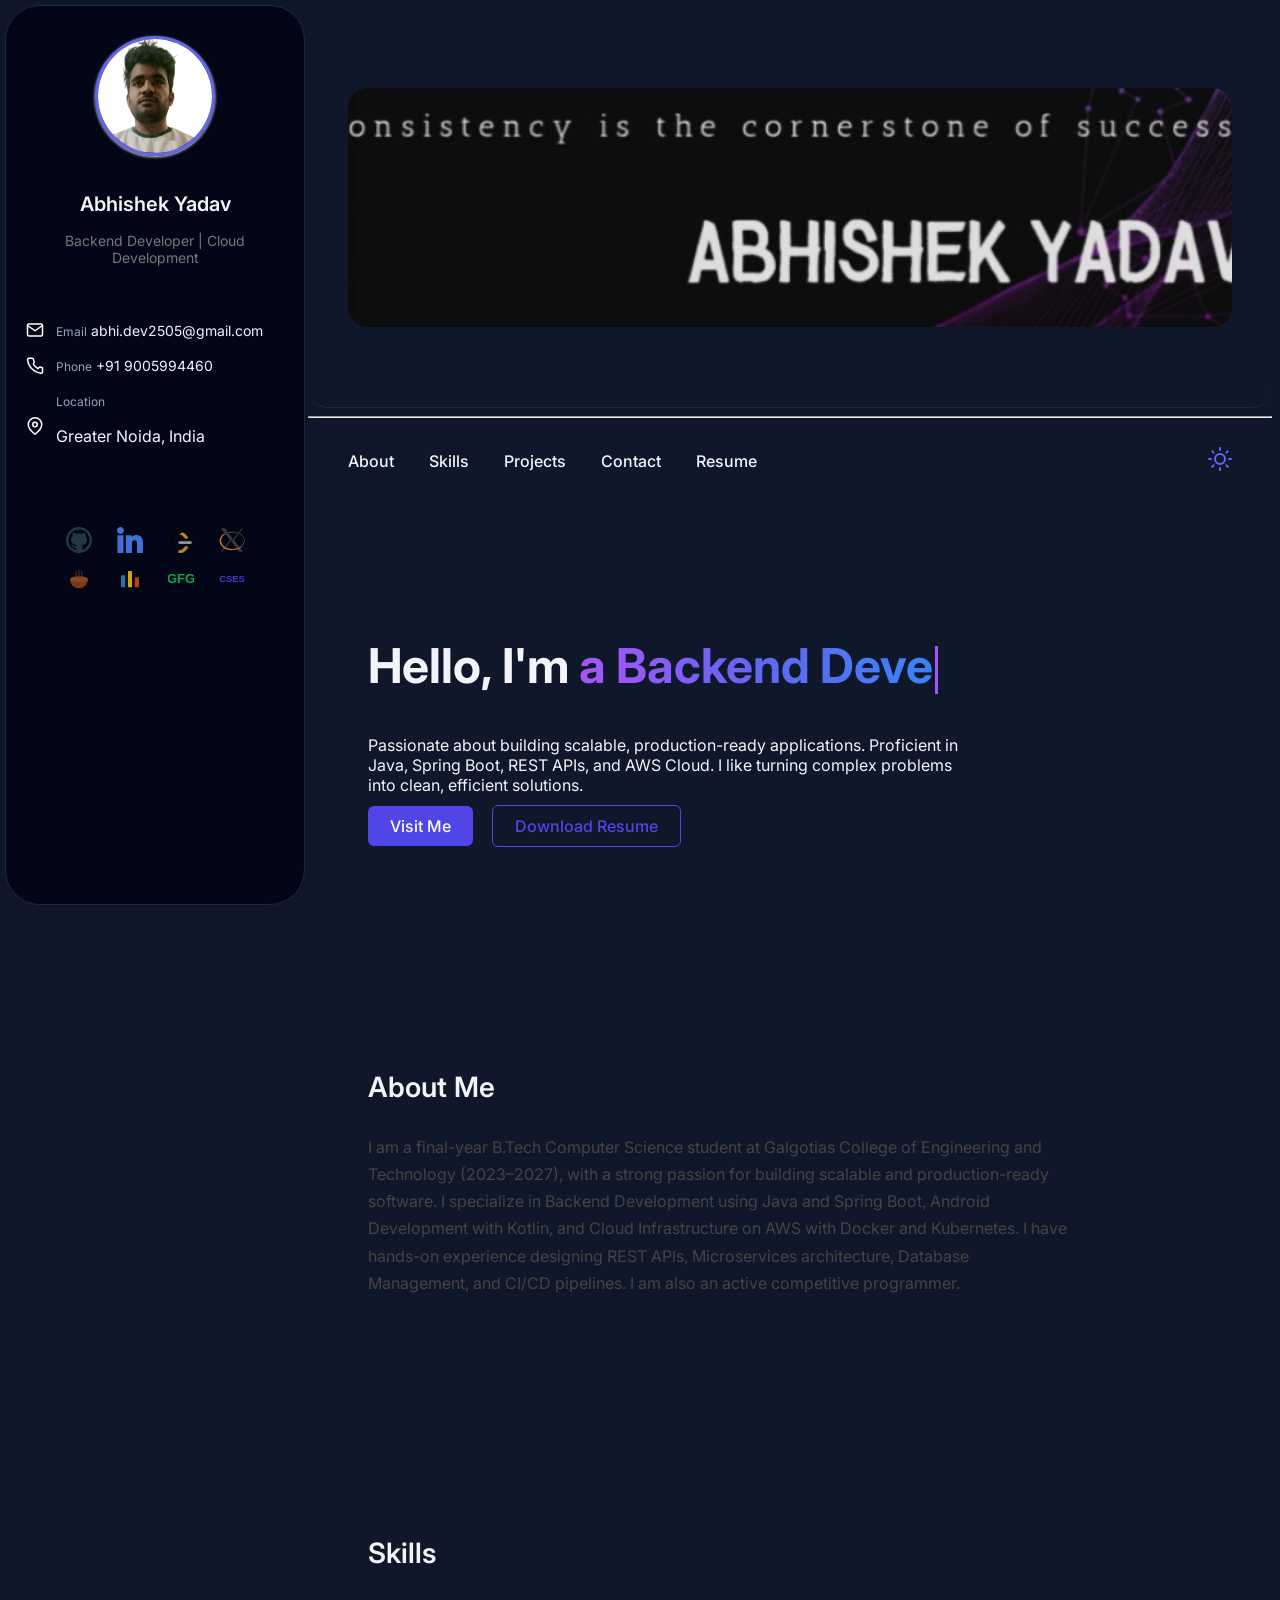
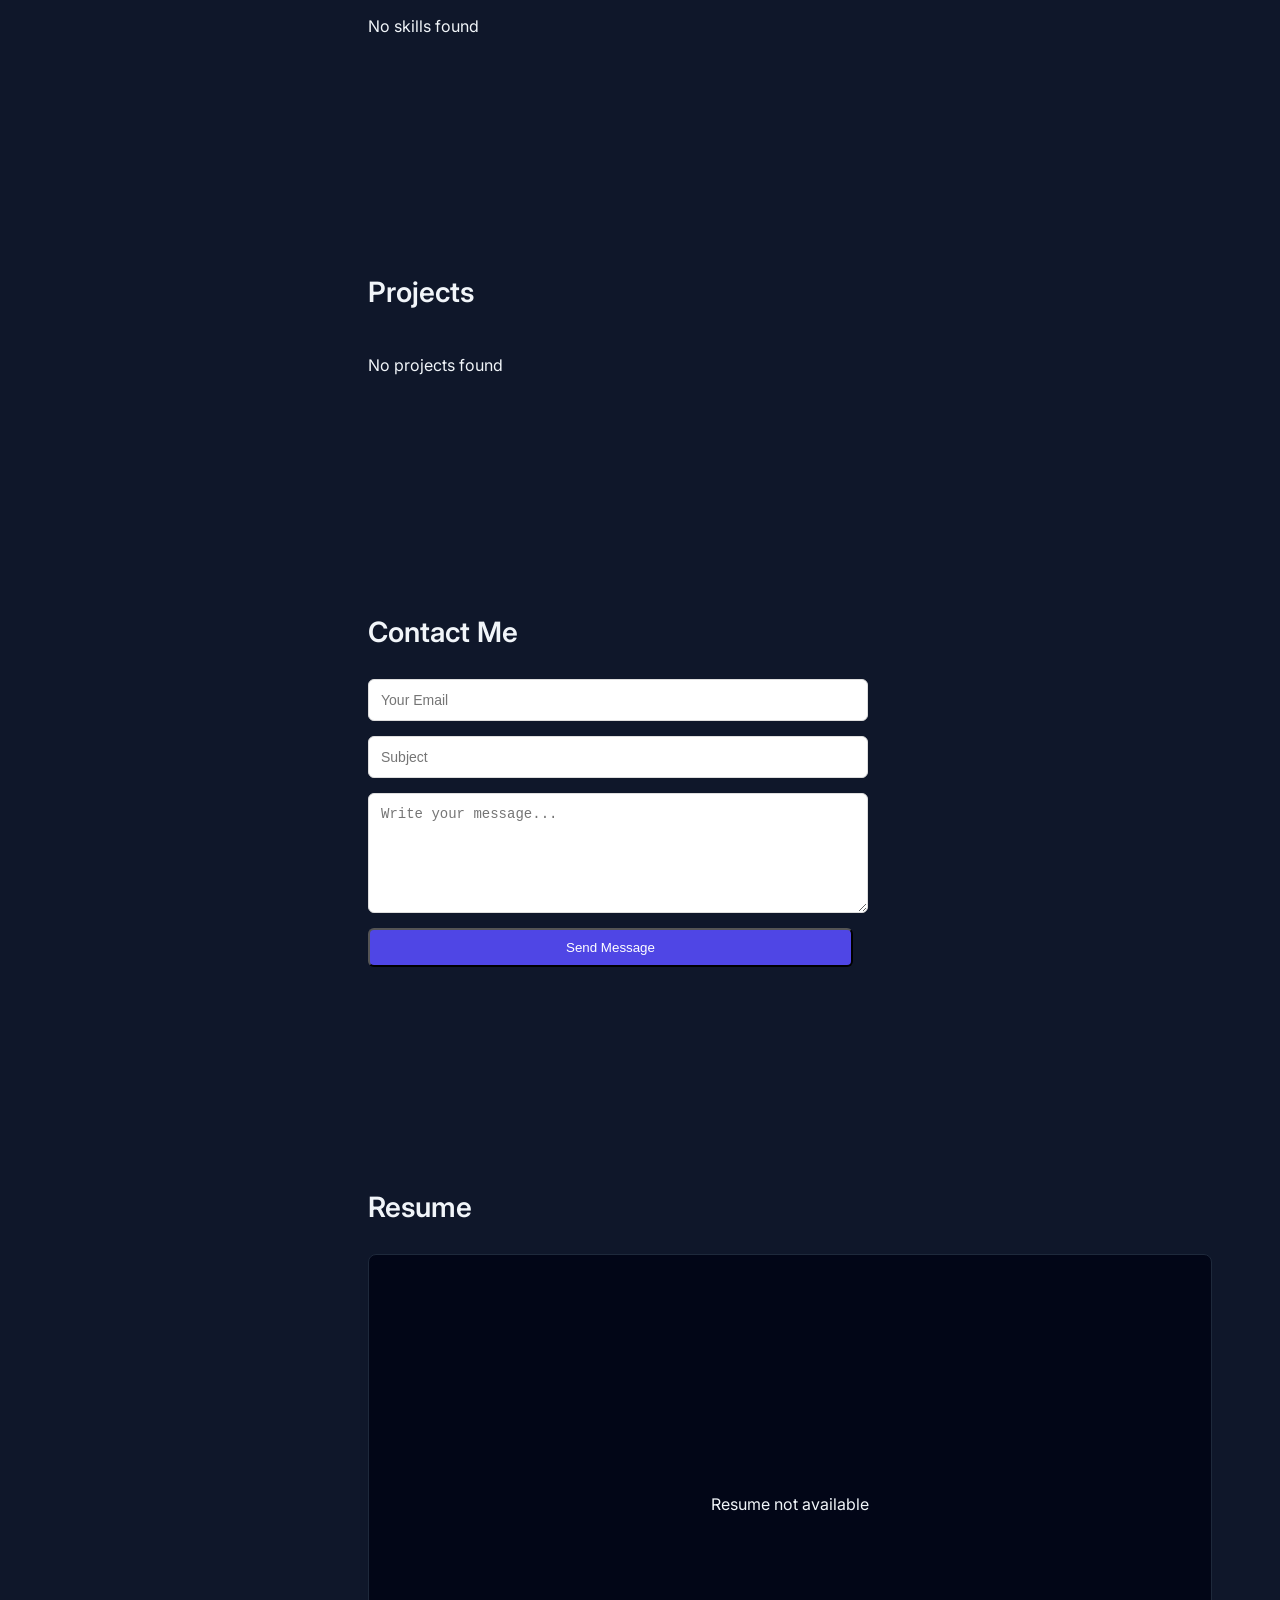
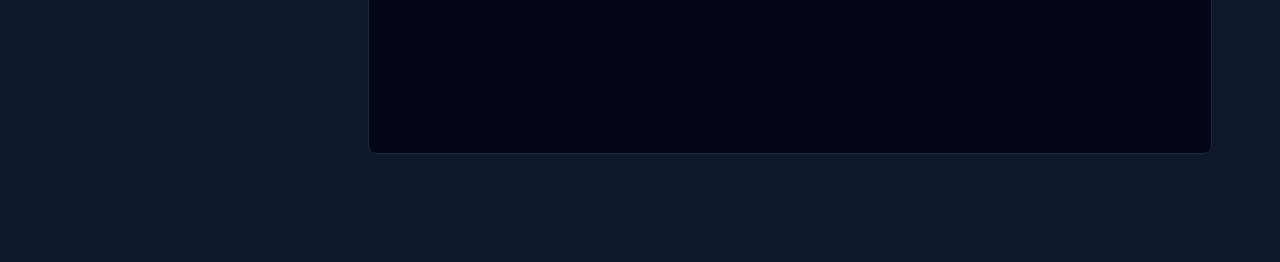
==== portfolio-web/index.html @ 8f695136 "Update index.html" ====
<!DOCTYPE html>
<html lang="en">

<head>
    <meta charset="UTF-8">
    <meta name="viewport" content="width=device-width, initial-scale=1.0">
    <meta name="description" content="Abhishek Yadav - Backend Developer specializing in Java, Spring Boot, REST APIs and Android Development. Open to internship opportunities.">
    <title>Abhishek Yadav | Backend Developer & Cloud Development</title>
    <!-- Google Fonts -->
    <link
        href="https://fonts.googleapis.com/css2?family=Poppins:wght@400;500;600;700&family=Inter:wght@300;400;500&display=swap"
        rel="stylesheet">
    <!-- CSS -->
    <link rel="stylesheet" href="assets/css/colors.css">
    <link rel="stylesheet" href="assets/css/base.css">
    <link rel="stylesheet" href="assets/css/layout.css">
    <link rel="stylesheet" href="assets/css/components.css">
    <link rel="stylesheet" href="assets/css/sections.css">
    <link rel="stylesheet" href="assets/css/responsive.css">

    <style>
        .typed-text {
            background: linear-gradient(90deg, #a855f7, #6366f1, #3b82f6);
            -webkit-background-clip: text;
            -webkit-text-fill-color: transparent;
            background-clip: text;
        }

        .cursor {
            display: inline-block;
            width: 3px;
            height: 1em;
            background: #a855f7;
            margin-left: 2px;
            vertical-align: middle;
            animation: blink 0.7s infinite;
        }

        @keyframes blink {
            0%, 100% { opacity: 1; }
            50% { opacity: 0; }
        }
    </style>
</head>

<body>
    <div class="app-container">

        <!-- ================= SIDEBAR ================= -->
        <aside class="sidebar">
            <div class="profile-box">
                <img src="assets/images/profile/profile.png" class="profile-image" alt="Abhishek Yadav Profile">
                <h2 class="profile-name">Abhishek Yadav</h2>
                <p class="profile-title">Backend Developer | Cloud Development</p>
            </div>

            <div class="sidebar-contact">
                <div class="contact-item">
                    <img src="assets/contact/email.svg" class="contact-icon">
                    <div>
                        <span class="contact-label">Email</span>
                        <a href="mailto:abhi.dev2505@gmail.com">
                            abhi.dev2505@gmail.com
                        </a>
                    </div>
                </div>

                <div class="contact-item">
                    <img src="assets/contact/phone.svg" class="contact-icon">
                    <div>
                        <span class="contact-label">Phone</span>
                        <a href="tel:+919005994460">
                            +91 9005994460
                        </a>
                    </div>
                </div>

                <div class="contact-item">
                    <img src="assets/contact/location.svg" class="contact-icon">
                    <div>
                        <span class="contact-label">Location</span>
                        <p>Greater Noida, India</p>
                    </div>
                </div>
            </div>

            <div class="sidebar-social">
                <a href="https://github.com/Abhi4821" target="_blank">
                    <img src="assets/images/icons/github.svg" alt="github">
                </a>
                <a href="https://www.linkedin.com/in/abhishek-yadav-53645b286/" target="_blank">
                    <img src="assets/images/icons/linkedin.svg" alt="linkedin">
                </a>
                <a href="https://leetcode.com/u/Abhishek_454647/" target="_blank">
                    <img src="assets/images/icons/leetcode.webp" alt="leetcode">
                </a>
                <a href="https://x.com/abhis7548_yadav" target="_blank">
                    <img src="assets/images/icons/x.svg" alt="twitter">
                </a>
            </div>

            <div class="sidebar-social">
                <a href="https://www.codechef.com/users/abhi_4821" target="_blank">
                    <img src="assets/images/icons/codechef.svg" alt="codechef">
                </a>
                <a href="https://codeforces.com/profile/abhishak_5443221" target="_blank">
                    <img src="assets/images/icons/codeforces.svg" alt="codeforce">
                </a>
                <a href="https://www.geeksforgeeks.org/profile/user_dxt3ugzce67?tab=activity" target="_blank">
                    <img src="assets/images/icons/gfg.svg" alt="gfg">
                </a>
                <a href="https://cses.fi/user/408075" target="_blank">
                    <img src="assets/images/icons/cses.svg" alt="cses">
                </a>
            </div>
        </aside>
        <div class="overlay"></div>

        <!-- ================= MAIN CONTENT ================= -->
        <main class="main-content">
            <!-- BANNER -->
            <section class="banner-section">
                <img src="assets/images/banner/banner.jpg" class="banner-image" alt="portfolio banner">
            </section>
            <hr>
            <!-- NAVBAR -->
            <header class="top-navbar">
                <div class="menu-toggle" id="menu-toggle">☰</div>
                <nav class="nav-menu">
                    <a href="#about" class="nav-link active">About</a>
                    <a href="#skills" class="nav-link">Skills</a>
                    <a href="#projects" class="nav-link">Projects</a>
                    <a href="#contact" class="nav-link">Contact</a>
                    <a href="#resume" class="nav-link">Resume</a>
                </nav>
                <div class="theme-toggle">
                    <img src="assets/images/icons/moon.svg" id="theme-icon" alt="theme toggle">
                </div>
            </header>

            <!-- HERO -->
            <section id="hero" class="hero-section">
                <div class="hero-content">
                    <h1 class="hero-title">
                        Hello, I'm <span class="typed-text" id="typed-text"></span><span class="cursor"></span>
                    </h1>
                    <p class="hero-description">
                        Passionate about building scalable, production-ready applications.
                        Proficient in Java, Spring Boot, REST APIs, and AWS Cloud.
                        I like turning complex problems into clean, efficient solutions.
                    </p>
                    <div class="hero-buttons">
                        <a href="#contact" class="btn primary-btn">Visit Me</a>
                        <a href="#resume" class="btn outline-btn">Download Resume</a>
                    </div>
                </div>
            </section>

            <!-- ABOUT -->
            <section id="about" class="about-section">
                <h2 class="section-title">About Me</h2>
                <p class="about-text">
                    I am a final-year B.Tech Computer Science student at Galgotias College
                    of Engineering and Technology (2023–2027), with a strong passion for
                    building scalable and production-ready software. I specialize in Backend
                    Development using Java and Spring Boot, Android Development with Kotlin,
                    and Cloud Infrastructure on AWS with Docker and Kubernetes. I have
                    hands-on experience designing REST APIs, Microservices architecture,
                    Database Management, and CI/CD pipelines. I am also an active competitive
                    programmer.
                </p>
            </section>

            <!-- SKILLS -->
            <section id="skills" class="skills-section">
                <h2 class="section-title">Skills</h2>
                <div id="skills-grid" class="skills-grid"></div>
            </section>

            <!-- PROJECTS -->
            <section id="projects" class="projects-section">
                <h2 class="section-title">Projects</h2>
                <div id="projects-grid" class="projects-grid"></div>
            </section>

            <!-- CONTACT -->
            <section id="contact" class="contact-section">
                <h2 class="section-title">Contact Me</h2>
                <div id="contact-alert" class="contact-alert"></div>
                <form id="contact-form" class="contact-form">
                    <input type="email" placeholder="Your Email" required>
                    <input type="text" placeholder="Subject">
                    <textarea placeholder="Write your message..." required></textarea>
                    <button type="submit" class="btn primary-btn">Send Message</button>
                </form>
            </section>

            <!-- RESUME -->
            <section id="resume" class="resume-section">
                <h2 class="section-title">Resume</h2>
                <div class="resume-viewer" id="resume-viewer">
                    <p>Loading resume...</p>
                </div>
            </section>

        </main>
    </div>

    <!-- JS — order maintained, do not change -->
    <script src="assets/js/api.js"></script>
    <script src="assets/js/navigation.js"></script>
    <script src="assets/js/theme.js"></script>
    <script src="assets/js/skills.js"></script>
    <script src="assets/js/projects.js"></script>
    <script src="assets/js/contact.js"></script>
    <script src="assets/js/main.js"></script>

    <!-- Typing Effect -->
    <script>
        const texts = [
            "a Backend Developer",
            "a Cloud Developer",
            "a Problem Solver",
            "a Spring Boot Expert"
        ];

        let textIndex = 0;
        let charIndex = 0;
        let isDeleting = false;

        const typingTarget = document.getElementById("typed-text");

        function type() {
            const currentText = texts[textIndex];

            if (isDeleting) {
                typingTarget.textContent = currentText.substring(0, charIndex - 1);
                charIndex--;
            } else {
                typingTarget.textContent = currentText.substring(0, charIndex + 1);
                charIndex++;
            }

            if (!isDeleting && charIndex === currentText.length) {
                setTimeout(() => { isDeleting = true; }, 1500);
            } else if (isDeleting && charIndex === 0) {
                isDeleting = false;
                textIndex = (textIndex + 1) % texts.length;
            }

            const speed = isDeleting ? 60 : 100;
            setTimeout(type, speed);
        }

        document.addEventListener("DOMContentLoaded", function () {
            setTimeout(type, 500);
        });
    </script>

</body>

</html>
---- portfolio-web/assets/css/colors.css ----
/* COLOR SYSTEM */

/* LIGHT THEME */
:root {
    --bg-color: #ffffff;
    --sidebar-bg: #ccd1dcd7;
    --text-primary: #111827;
    --text-secondary: #6b7280;
    --border-color: #e5e7eb;
    --primary-color: #6366f1;
    --primary-hover: #4f46e5;
    --card-bg: #ccd1dcd7;
}

/* DARK THEME */
.dark-mode {
    --bg-color: #0f172a;
    --sidebar-bg: #020617;
    --text-primary: #f1f5f9;
    --text-secondary: #94a3b8;
    --border-color: #1e293b;
    --primary-color: #6366f1;
    --primary-hover: #4f46e5;
    --card-bg: #020617;
}

.dark-mode .skill-card:hover,
.dark-mode .project-card:hover,
.dark-mode .resume-viewer:hover,
.dark-mode .sidebar:hover,
.dark-mode .top-navbar:hover{
    box-shadow:0 10px 30px rgba(0,0,0,0.6);
}
---- portfolio-web/assets/css/base.css ----
/* SCROLL ANIMATION */
section {
    opacity: 0;
    transform: translateY(40px);
    transition: all 0.6s ease;
}
section.show {
    opacity: 1;
    transform: translateY(0);
}
html {
    scroll-behavior: smooth;
    scroll-padding-top: 90px;
}
*{
box-sizing:border-box;
}
body{
background:var(--bg-color);
color:var(--text-primary);
font-family:'Inter',sans-serif;
}
---- portfolio-web/assets/css/layout.css ----
/* ===============================
GLOBAL LAYOUT
================================ */
.app-container {
    display: flex;
    min-height: 100vh;
}

/* ===============================
SIDEBAR
================================ */

.sidebar {
    margin: 5px;
    width: 300px;
    height: calc(100vh - 10px);
    position: fixed;
    left: 0;
    top: 0;
    display: flex;
    flex-direction: column;
    align-items: center;
    padding: 30px 20px;
    border-radius: 35px;
    background: var(--sidebar-bg);
    border: 1px solid var(--border-color);
    box-shadow: 0 10px 30px rgba(0, 0, 0, 0.05);
    /* smooth animation */
    transition:
        transform .35s cubic-bezier(.25, .8, .25, 1),
        box-shadow .35s ease,
        background .35s ease;
    will-change: transform;
}


.sidebar:hover {
    transform:scale(1.02) translateY(-4px);
    box-shadow: 0 20px 45px rgba(0, 0, 0, 0.6);
}

.dark-mode .sidebar:hover {
    box-shadow: 0 20px 45px rgba(245, 242, 242, 0.6);
}


/* ===============================
MAIN CONTENT
================================ */


.main-content {
    margin-left: 315px;
    width: calc(100% - 300px);
}

/* ===============================
BANNER
================================ */

.banner-section {
    width: 100%;
    height: 400px;
    overflow: hidden;
    position: relative;
    border-radius: 20px;
    /* padding-top: 2px;  */

    z-index: 1;
    border-bottom:1px solid var(--border-color);
}

.banner-image {
    width: 100%;
    height: 100%;
    border-radius: 20px;
    object-fit: cover;
    transition: transform .8s cubic-bezier(.25, .8, .25, 1),
        box-shadow .6s ease;
    will-change: transform;
}

/* hover zoom effect */
.banner-section:hover .banner-image {
    transform: scale(1.05);
    box-shadow: 0 12px 30px rgba(0, 0, 0, 0.75);

}

.dark-mode .banner-section:hover .banner-image {
    transform: scale(1.05);
    box-shadow: 0 12px 30px rgba(233, 230, 230, 0.8);
}




/* NAVBAR */
.top-navbar {
    position: sticky;
    top: 0;
    height: 70px;
    display: flex;
    align-items: center;
    justify-content: space-between;
    padding: 0 40px;

    z-index: 1000;

    background: transparent;
    transition: all .35s ease;
}

/* navbar hover shadow */
.top-navbar:hover {
    box-shadow: 0 5px 20px rgba(0, 0, 0, 0.35);
}

.dark-mode .top-navbar:hover {
    box-shadow: 0 5px 20px hsla(0, 20%, 99%, 0.35);
}



/* NAV MENU */
.nav-menu {
    display: flex;
    align-items: center;
    gap: 35px;
    font-size: 16px;
}




/* HERO SECTION */
.hero-section{
padding:60px 40px 50px 40px;
display:flex;
align-items:center;
}




/* ABOUT SECTION */

.about-section{
padding:60px 40px;
}





/* SKILLS SECTION */
.skills-section{
padding:60px 40px;
}





/* PROJECT SECTION */
.projects-section{
padding:60px 40px;
}





/* CONTACT SECTION */
.contact-section{
padding:60px 40px;
}





/* RESUME SECTION */
.resume-section{
padding:60px 40px 40px 40px;
}
---- portfolio-web/assets/css/components.css ----
/* PROFILE */
.profile-box {
    text-align: center;
    margin-bottom: 40px;
}

.profile-image {
    width: 120px;
    height: 120px;
    border-radius: 50%;
    object-fit: cover;
    border: 3px solid var(--primary-color);
    box-shadow: 0 10px 25px rgba(0, 0, 0, 0.5);
    transition: .3s;
    margin-bottom: 15px;
}

.profile-image:hover {
    transform: scale(1.05);
}

.dark-mode .profile-image:hover {
    transform: scale(1.05);
    box-shadow: 0 1px 3px #f9f8f8ec;
}

.dark-mode .profile-image {
    box-shadow: 0 1px 3px #f9f8f8ec;
}

.profile-name {
    font-size: 20px;
    font-weight: 600;
}

.profile-title {
    font-size: 14px;
    color: #777;
}



/* SIDEBAR CONTACT */
.sidebar-contact {
    width: 100%;
    margin-bottom: 40px;
}

.contact-item {
    display: flex;
    align-items: center;
    gap: 12px;
    margin-bottom: 15px;
}


.contact-label {
    font-size: 12px;
    color: var(--text-secondary);
}

.contact-item a {
    font-size: 14px;
    text-decoration: none;
    color: var(--text-primary);
    transition: .3s;
}

.contact-item a:hover {
    color: var(--primary-color);
}

.contact-item a:hover {
    color: var(--primary-color);
}

.contact-icon {
    width: 18px;
    height: 18px;
    flex-shrink: 0;
    filter: brightness(0);
}
/* Dark mode */
.dark-mode .contact-icon {
    filter: brightness(0) invert(1);
}




/* SOCIAL ICONS */
.sidebar-social {
    display: flex;
    justify-content: center;
    align-items: center;
    gap: 25px;
    margin-top: 10px;
}

.sidebar-social img {

    width: 26px;
    height: 26px;

    object-fit: contain;

    transition: .3s;

    opacity: 0.85;

}

.sidebar-social img:hover {
    transform: translateY(-4px) scale(1.15);
    opacity: 1
}





/* NAV LINKS */
.nav-link {
    text-decoration: none;
    font-weight: 500;
    color: var(--text-primary);
    position: relative;
    transition: .3s;
}

.nav-link::after {
    content: "";
    position: absolute;
    left: 0;
    bottom: -6px;
    width: 0;
    height: 2px;
    background: var(--primary-color);
    transition: .3s;
}

.nav-link:hover::after {
    width: 100%;
}

.nav-link.active {
    color: var(--primary-color);
}

/* navbar when covering banner */

.nav-solid {
    background: var(--card-bg);
    backdrop-filter: blur(10px);
    box-shadow: 0 6px 20px rgba(0, 0, 0, 0.25);
}

.dark-mode .nav-solid {
    background: rgba(2, 6, 23, 0.7);
    box-shadow: 0 8px 25px rgba(0, 0, 0, 0.20);
}





/* Toggle */
.theme-toggle img {
    width: 24px;
    cursor: pointer;
    transition: .3s;
}

.theme-toggle img:hover {
    transform: rotate(360deg) scale(1.1);
}

/* HERO */
HERO
================================ */
.hero-title {
    font-size: 52px;
    font-weight: 700;
    margin-bottom: 10px;
}

.hero-description {
    font-size: 16px;
    max-width: 600px;
    margin-bottom: 10px;
}

/* BUTTONS */
.btn {
    padding: 10px 22px;
    border-radius: 6px;
    text-decoration: none;
    font-weight: 500;
    margin-right: 15px;
    display: inline-block;
}

.primary-btn {
    background: #4f46e5;
    color: white;
}

.outline-btn {
    border: 1px solid #4f46e5;
    color: #4f46e5;
}

/* SECTION TITLES */
.section-title {
    font-size: 28px;
    font-weight: 600;
    margin-bottom: 30px;
}

/* SKILLS GRID */
.skills-grid {
    display: grid;
    grid-template-columns: repeat(3, 1fr);
    gap: 30px;
}


/* PROJECT GRID */

.projects-grid {
    display: grid;
    grid-template-columns: repeat(3, 1fr);
    gap: 30px;
}

/* CONTACT FORM */
.contact-form {
    display: flex;
    flex-direction: column;
    gap: 15px;
    max-width: 500px;
}

.contact-form input,
.contact-form textarea {
    padding: 12px;
    border: 1px solid #ddd;
    border-radius: 6px;
    font-size: 14px;
}

.contact-form textarea {
    min-height: 120px;
    resize: vertical;
}
---- portfolio-web/assets/css/sections.css ----
/* ===============================
ABOUT SECTION
================================ */

.about-text {
    max-width: 700px;
    line-height: 1.7;
    font-size: 16px;
    color: #444;
}

/* ===============================
SKILL CARD
================================ */


.skills-grid .skill-card {
    background: var(--card-bg);
    overflow: hidden;
    border-radius: 10px;
    border: 1px solid var(--border-color);
    text-align: center;
    transition: 0.3s;
}

.skill-card img {
    width: 100%;
    height: 180px;
    object-fit: cover;
}

.skill-card h3 {
    font-size: 16px;
    font-weight: 600;
}

/* hover */



.skill-card:hover {
    transform: translateY(-6px);
    box-shadow: 0 12px 30px rgba(0, 0, 0, 0.75);
}

.dark-mode .skill-card:hover {
    box-shadow: 0 12px 30px rgba(255, 255, 255, 0.52);
}

/* ===============================
PROJECT CARD
================================ */

.project-card {
    border-radius: 10px;
    overflow: hidden;
    border: 1px solid var(--border-color);
    background: var(--card-bg);
    transition: 0.3s;
}

.project-card img {
    width: 100%;
    height: 180px;
    object-fit: cover;
}

.project-content {
    padding: 20px;
}

.project-title {
    font-size: 18px;
    font-weight: 600;
    margin-bottom: 10px;
}

.project-links {
    margin-top: 15px;
    display: flex;
    gap: 15px;
}

.project-links a {
    font-size: 14px;
    text-decoration: none;
    color: #4f46e5;
}

/* hover */


.project-card:hover {
    transform: translateY(-6px);
    box-shadow: 0 15px 35px rgba(0, 0, 0, 0.75);
}

.dark-mode .project-card:hover {
    box-shadow: 0 15px 35px rgba(255, 255, 255, 0.52);
}






/* ===============================
RESUME VIEWER
================================ */

.resume-viewer {
    width: 100%;
    height: 500px;
    border: 1px solid var(--border-color);
    border-radius: 8px;
    display: flex;
    align-items: center;
    justify-content: center;
    background: var(--card-bg);
}


/* ===============================
CARD LOADING PLACEHOLDER
================================ */

.loading-card {
    height: 150px;
    background: #f2f2f2;
    border-radius: 8px;
    animation: pulse 1.5s infinite;
}

@keyframes pulse {
    0% {
        opacity: 0.6;
    }

    50% {
        opacity: 1;
    }

    100% {
        opacity: 0.6;
    }
}

section {
    /* min-height:100vh; */
    padding: 80px 40px;
}


/* ===============================
GLOBAL CARD HOVER SYSTEM
================================ */

.skill-card,
.project-card,
.resume-viewer {
    transition: all 0.3s ease;
}

.skill-card:hover,
.project-card:hover,


/* light theme */
.resume-viewer:hover {
    box-shadow: 0 15px 35px rgba(0, 0, 0, 0.55);
}

/* dark theme */
.dark-mode .resume-viewer:hover {
    box-shadow: 0 15px 35px rgba(255, 255, 255, 0.52);
}

section {
    padding: 80px 40px;
}


.contact-alert {
    display: none;
    padding: 12px 16px;
    border-radius: 6px;
    margin-bottom: 15px;
    font-size: 14px;
}

.contact-alert.success {
    background: #dcfce7;
    color: #166534;
    border: 1px solid #22c55e;
}

.contact-alert.error {
    background: #fee2e2;
    color: #991b1b;
    border: 1px solid #ef4444;
}

.dark-mode .contact-alert.success {
    background: #052e16;
    color: #4ade80;
}

.dark-mode .contact-alert.error {
    background: #450a0a;
    color: #f87171;
}
---- portfolio-web/assets/css/responsive.css ----
/* ===============================
LAPTOP / DESKTOP (DEFAULT)
width >= 1200px
================================ */

.sidebar {
    width: 300px;
    position: fixed;
    left: 0;
    top: 0;
    height: 100vh;
    overflow-y: auto;
}

.main-content {
    margin-left: 300px;
    width: calc(100% - 300px);
}

.skills-grid {
    grid-template-columns: repeat(3, 1fr);
}

.projects-grid {
    grid-template-columns: repeat(3, 1fr);
}

.hero-section {
    padding: 100px 60px;
}

.about-section,
.skills-section,
.projects-section,
.contact-section,
.resume-section {
    padding: 100px 60px;
}

.hero-title {
    font-size: 48px;
}

.menu-toggle {
    display: none;
}


/* ===============================
TABLET VIEW
width < 1200px
================================ */

@media (max-width:1200px) {

    .sidebar {
        width: 220px;
    }

    .main-content {
        margin-left: 220px;
        width: calc(100% - 220px);
    }

    .skills-grid {
        grid-template-columns: repeat(2, 1fr);
    }

    .projects-grid {
        grid-template-columns: repeat(2, 1fr);
    }
}


/* ===============================
MOBILE VIEW
width < 768px
================================ */

@media (max-width:768px) {

    .sidebar {
        position: fixed;
        left: -100%;
        top: 50px;
        margin-top: 0;
        
        width: 70%;
        height: 100%;
        background: var(--sidebar-bg);
        z-index: 1000;
        transition: 0.3s;
    }

    .sidebar.active {
        left: 0;
        
    }

    .main-content {
        margin-left: 0;
        width: 100%;
    }

    .banner-section {
        height: 160px;
    }

    .top-navbar {
        padding: 0 20px;
        display: flex;
        align-items: center;
        justify-content: space-between;
        overflow: hidden;
        position: sticky;
        gap: 20px;
        top: 0;
        z-index: 1100;

    }
    

    .nav-menu {
        display: flex;
        overflow-x: auto;
        white-space: nowrap;
        gap: 18px;
    }

    .nav-menu::-webkit-scrollbar {
        display: none;
    }

    .hero-section {
        padding: 60px 20px;
    }

    .about-section,
    .skills-section,
    .projects-section,
    .contact-section,
    .resume-section {
        padding: 60px 20px;
    }

    .skills-grid,
    .projects-grid {
        grid-template-columns: 1fr;
    }

    .hero-title {
        font-size: 30px;
    }

    .menu-toggle {
        display: block;
        font-size: 28px;
        cursor: pointer;
        color: var(--text-primary);
    }
}


/* ===============================
EXTRA
================================ */




.overlay {
    position: fixed;
    top: 0;
    left: 0;
    width: 100%;
    height: 100%;
    background: rgba(0,0,0,0.4);
    opacity: 0;
    visibility: hidden;
    transition: 0.3s;
    z-index: 999;
}

.overlay.active {
    opacity: 1;
    visibility: visible;
}
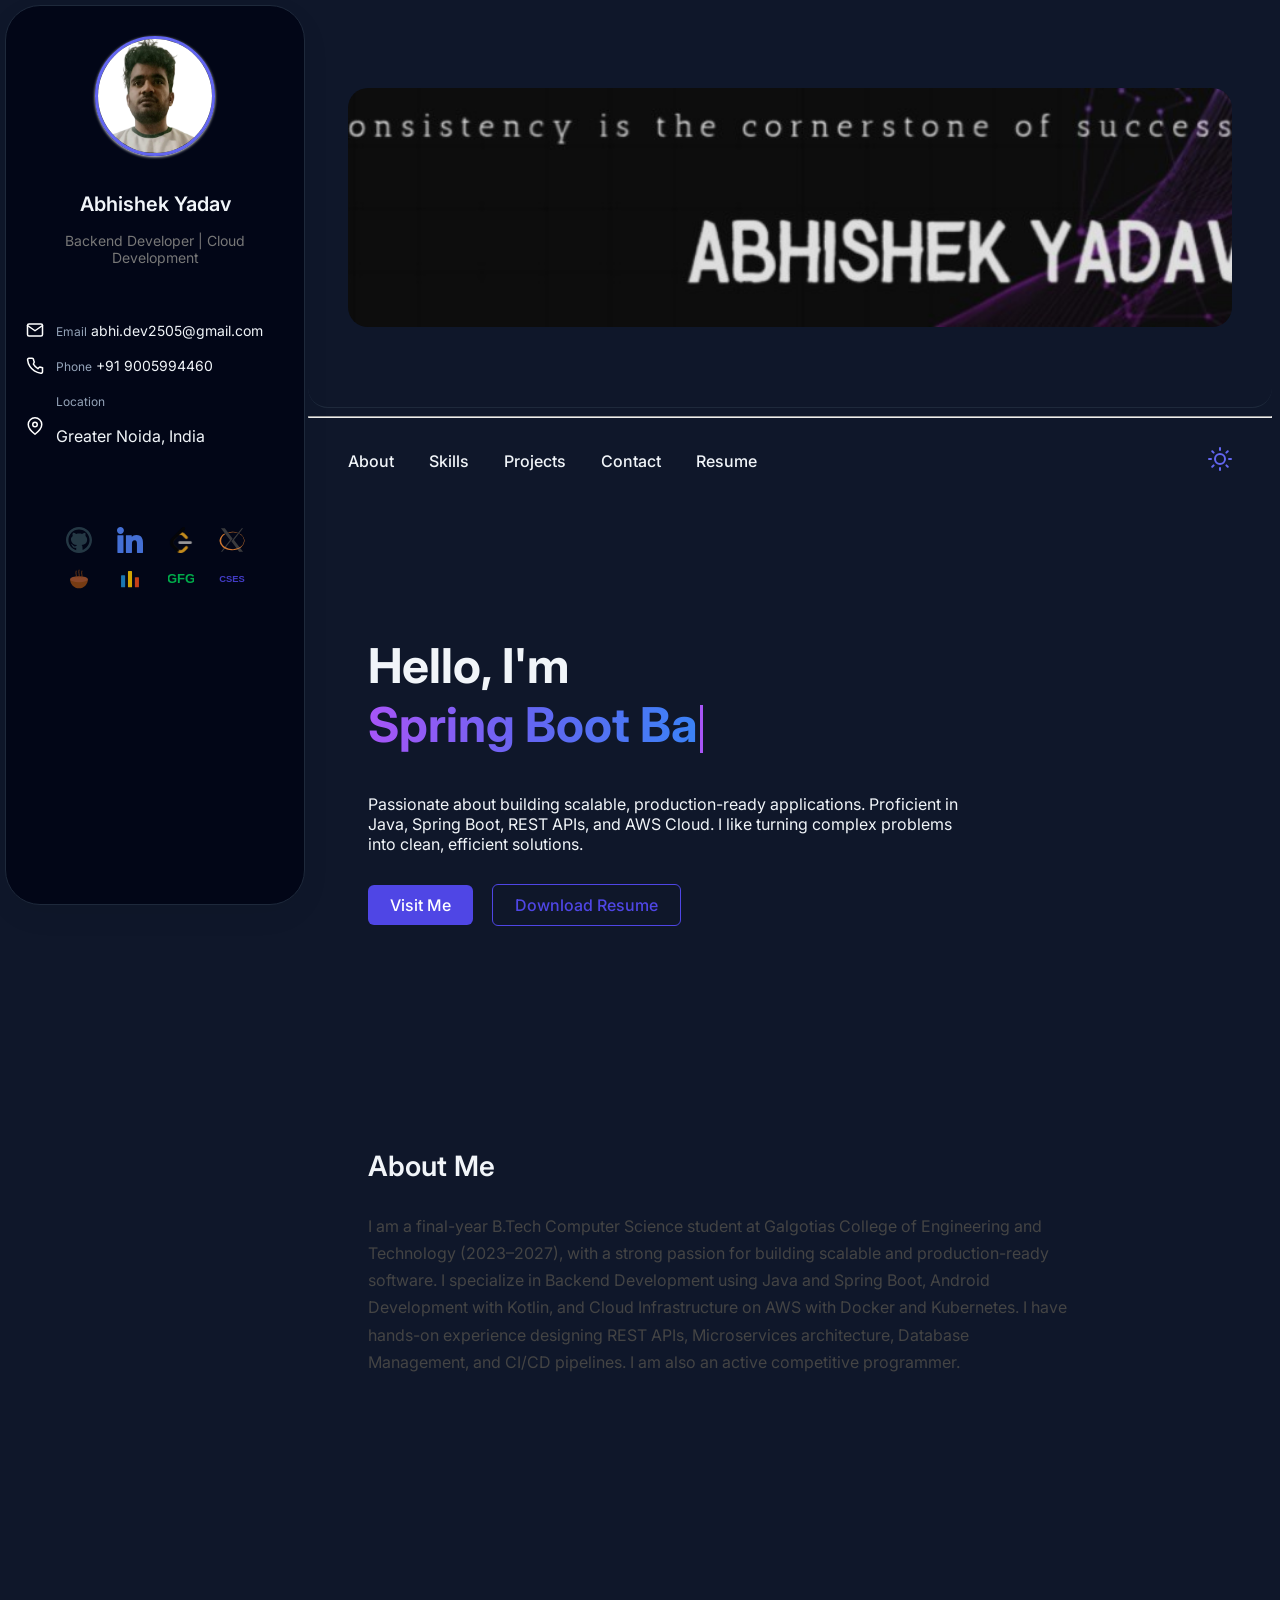
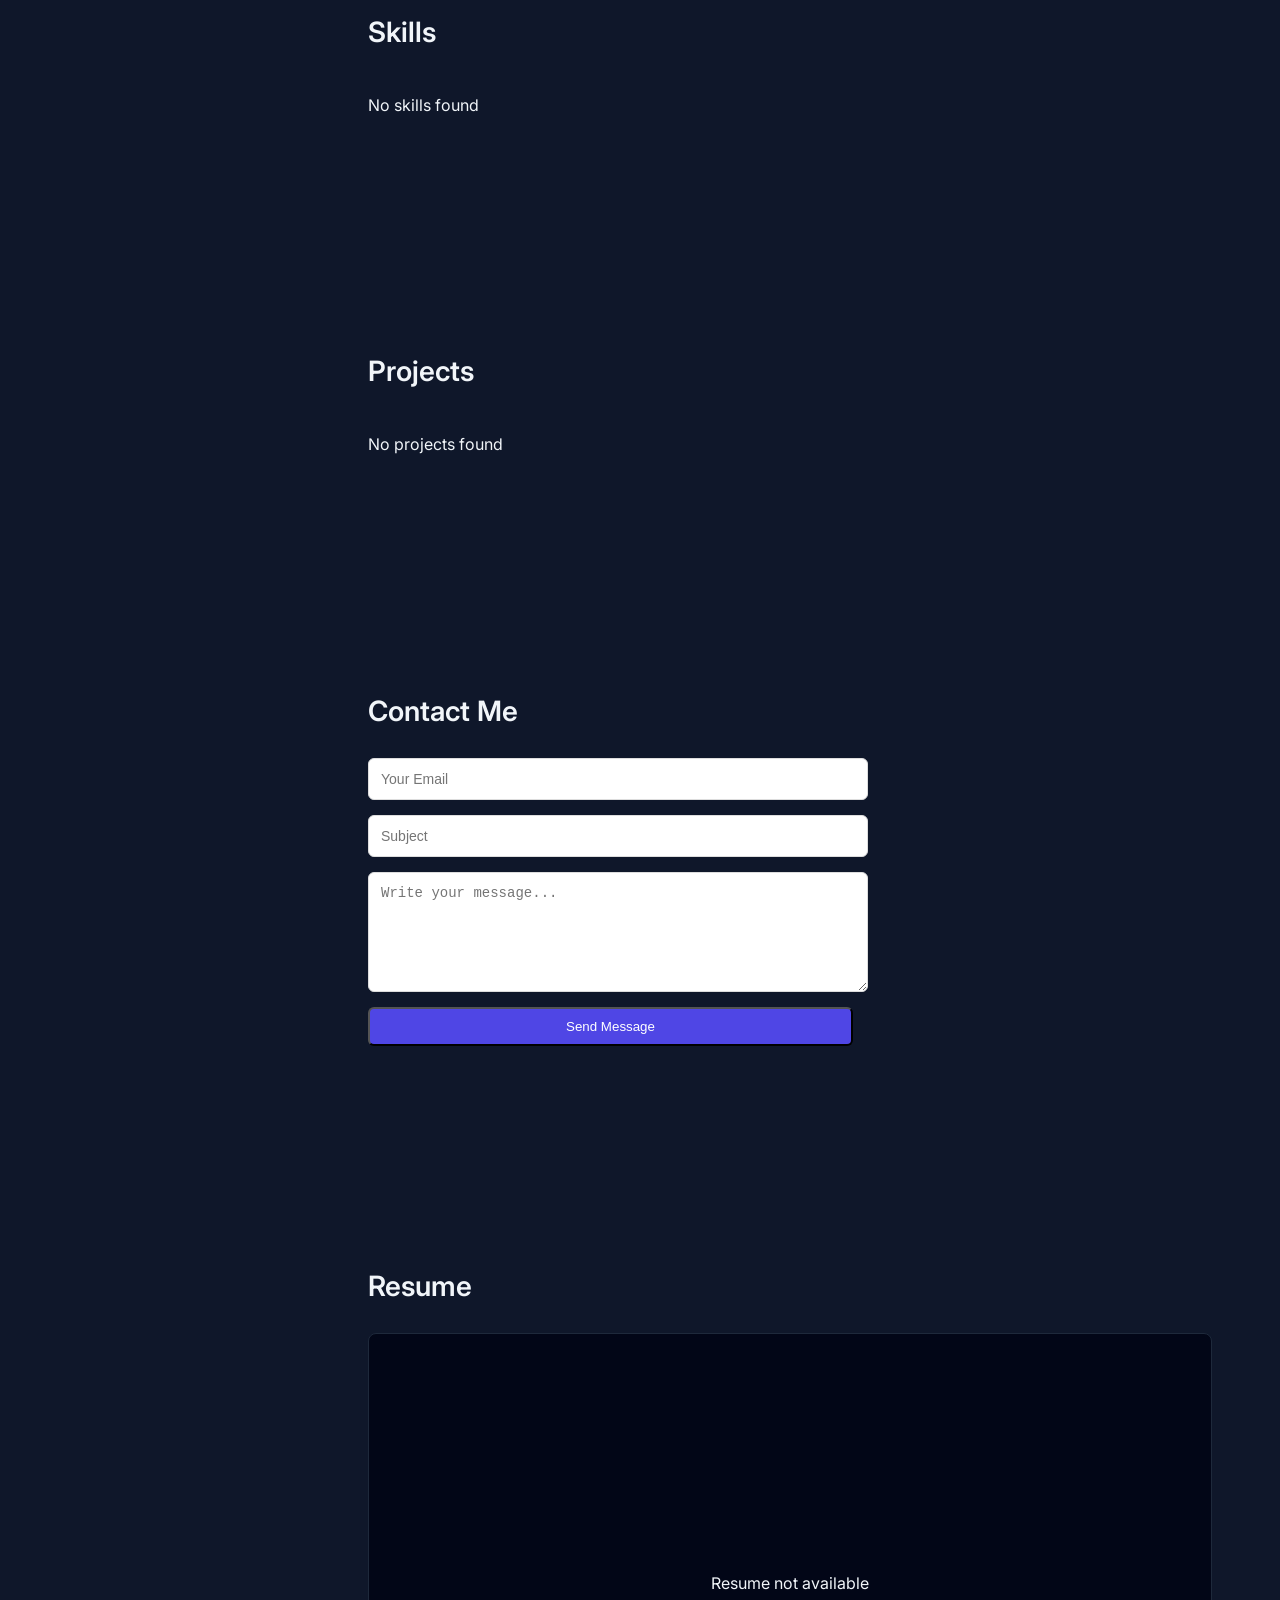
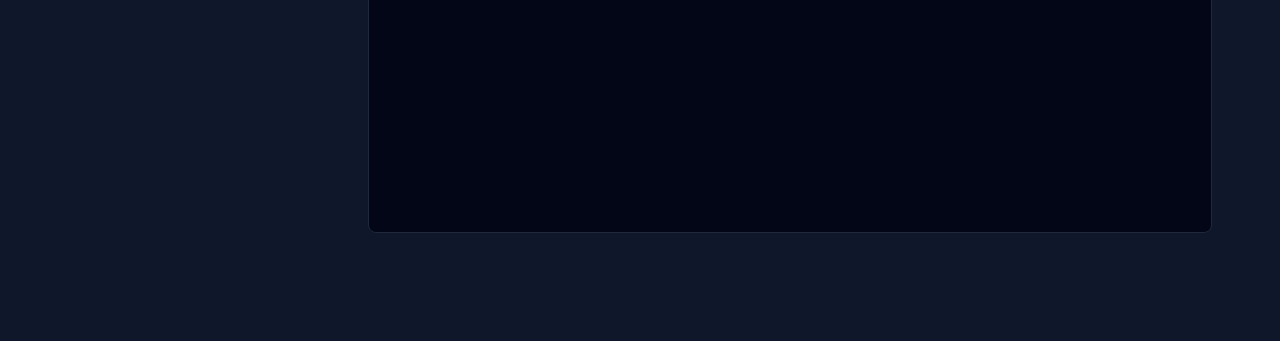
==== commit 26384be0: "Update hero section and typing effect texts" ====
--- a/portfolio-web/index.html
+++ b/portfolio-web/index.html
@@ -142,13 +142,14 @@
             <section id="hero" class="hero-section">
                 <div class="hero-content">
                     <h1 class="hero-title">
-                        Hello, I'm <span class="typed-text" id="typed-text"></span><span class="cursor"></span>
+                        Hello, I'm <br><span class="typed-text" id="typed-text"></span><span class="cursor"></span>
                     </h1>
                     <p class="hero-description">
                         Passionate about building scalable, production-ready applications.
                         Proficient in Java, Spring Boot, REST APIs, and AWS Cloud.
                         I like turning complex problems into clean, efficient solutions.
                     </p>
+                    <br>
                     <div class="hero-buttons">
                         <a href="#contact" class="btn primary-btn">Visit Me</a>
                         <a href="#resume" class="btn outline-btn">Download Resume</a>
@@ -218,10 +219,9 @@
     <!-- Typing Effect -->
     <script>
         const texts = [
-            "a Backend Developer",
-            "a Cloud Developer",
-            "a Problem Solver",
-            "a Spring Boot Expert"
+            "Spring Boot Backend Developer",
+            "Cloud Developer",
+            "Problem Solver"
         ];
 
         let textIndex = 0;
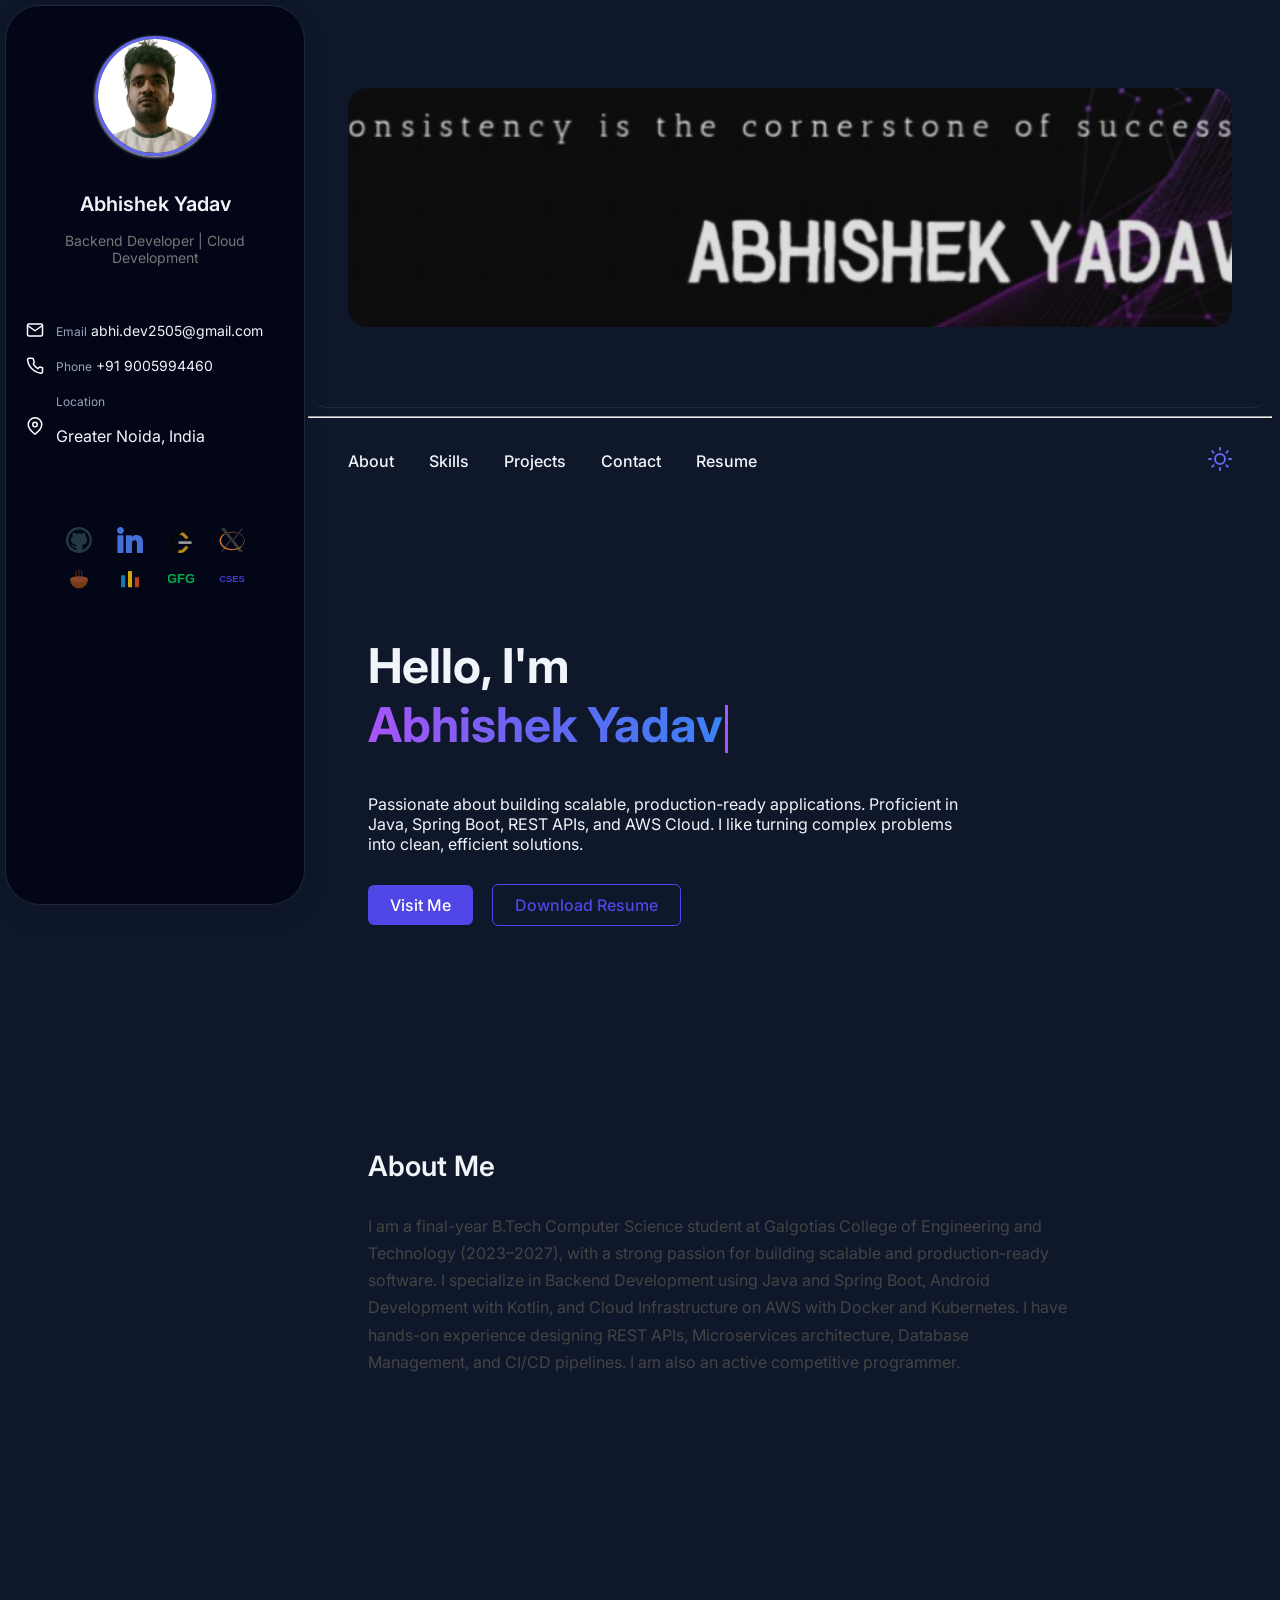
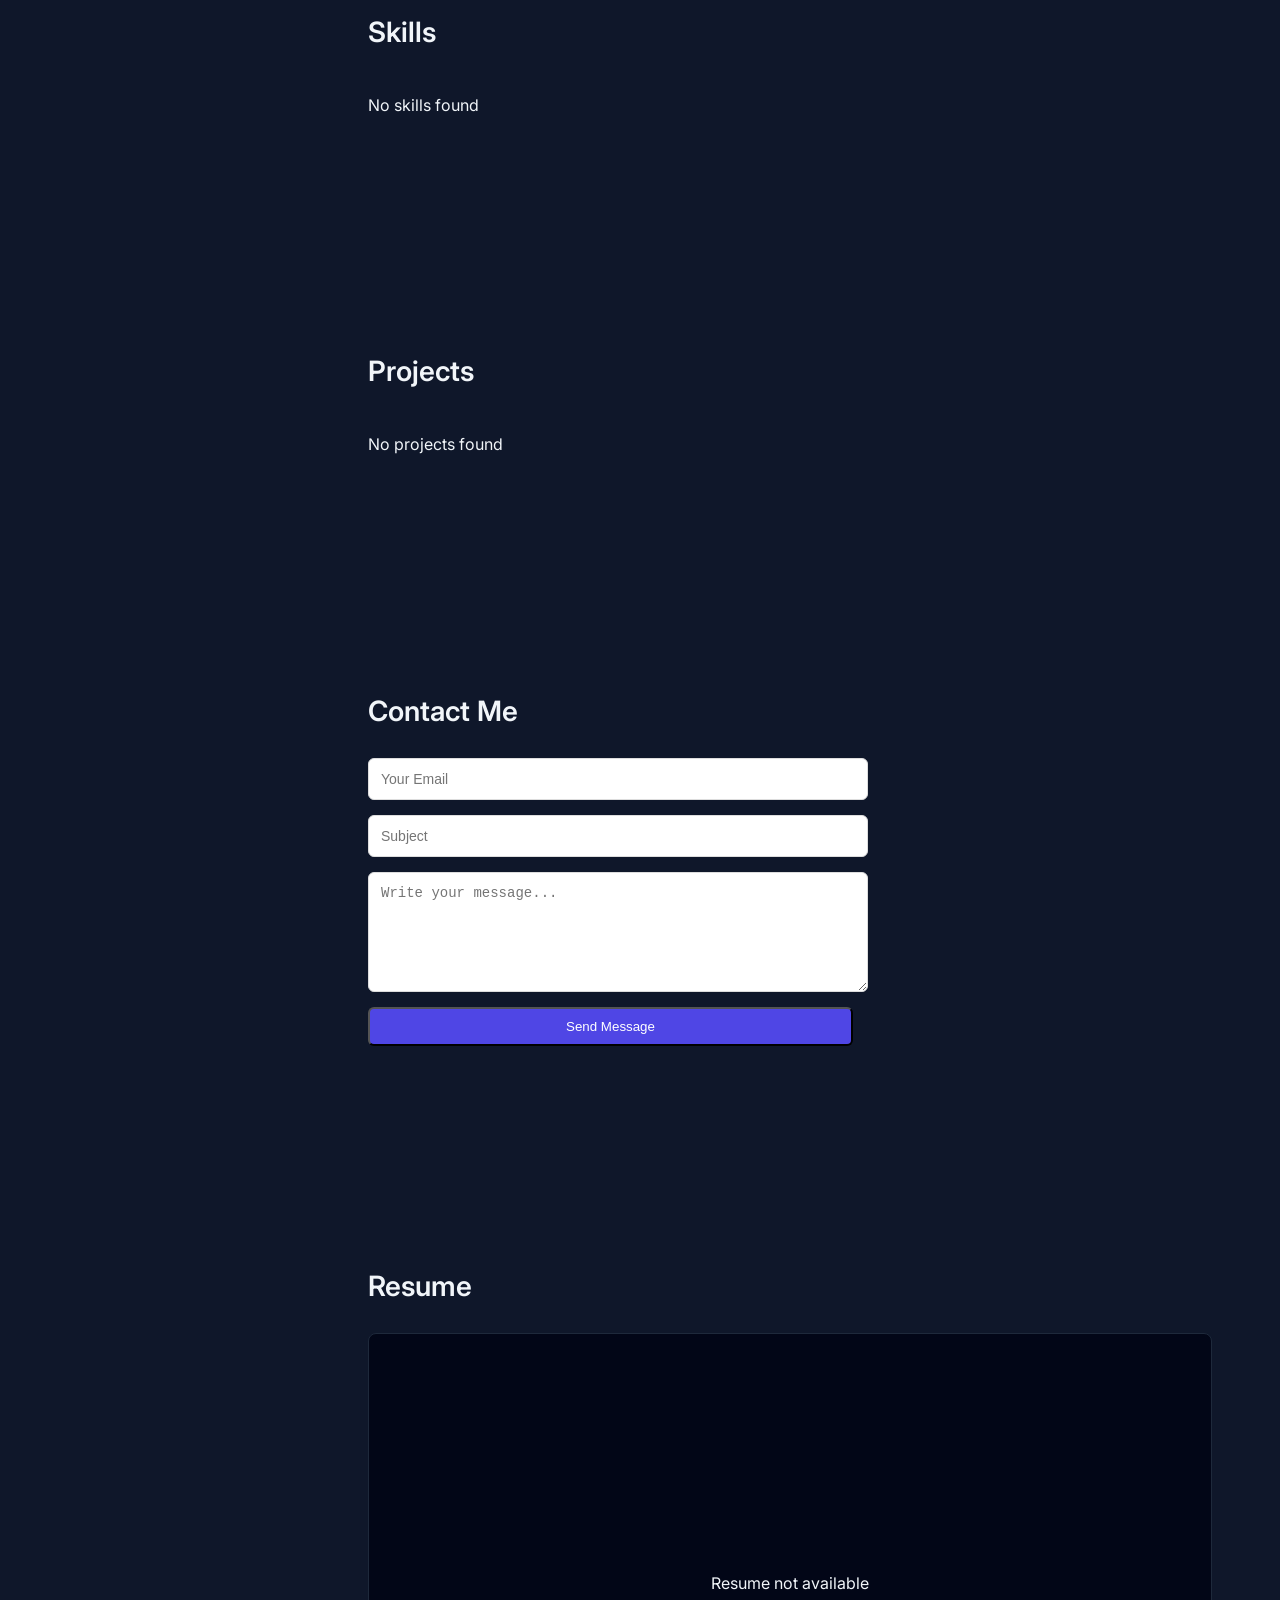
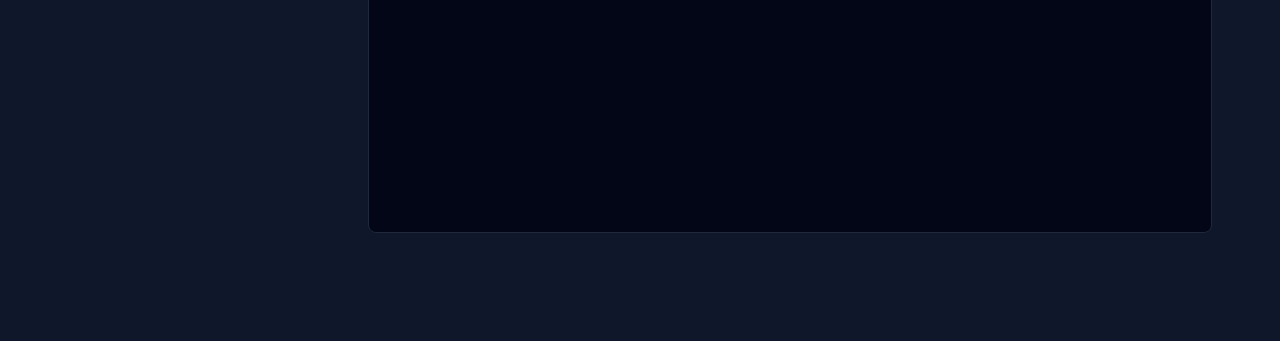
==== commit e5d845de: "Add name to typing effect in index.html" ====
--- a/portfolio-web/index.html
+++ b/portfolio-web/index.html
@@ -219,6 +219,7 @@
     <!-- Typing Effect -->
     <script>
         const texts = [
+            "Abhishek Yadav",
             "Spring Boot Backend Developer",
             "Cloud Developer",
             "Problem Solver"
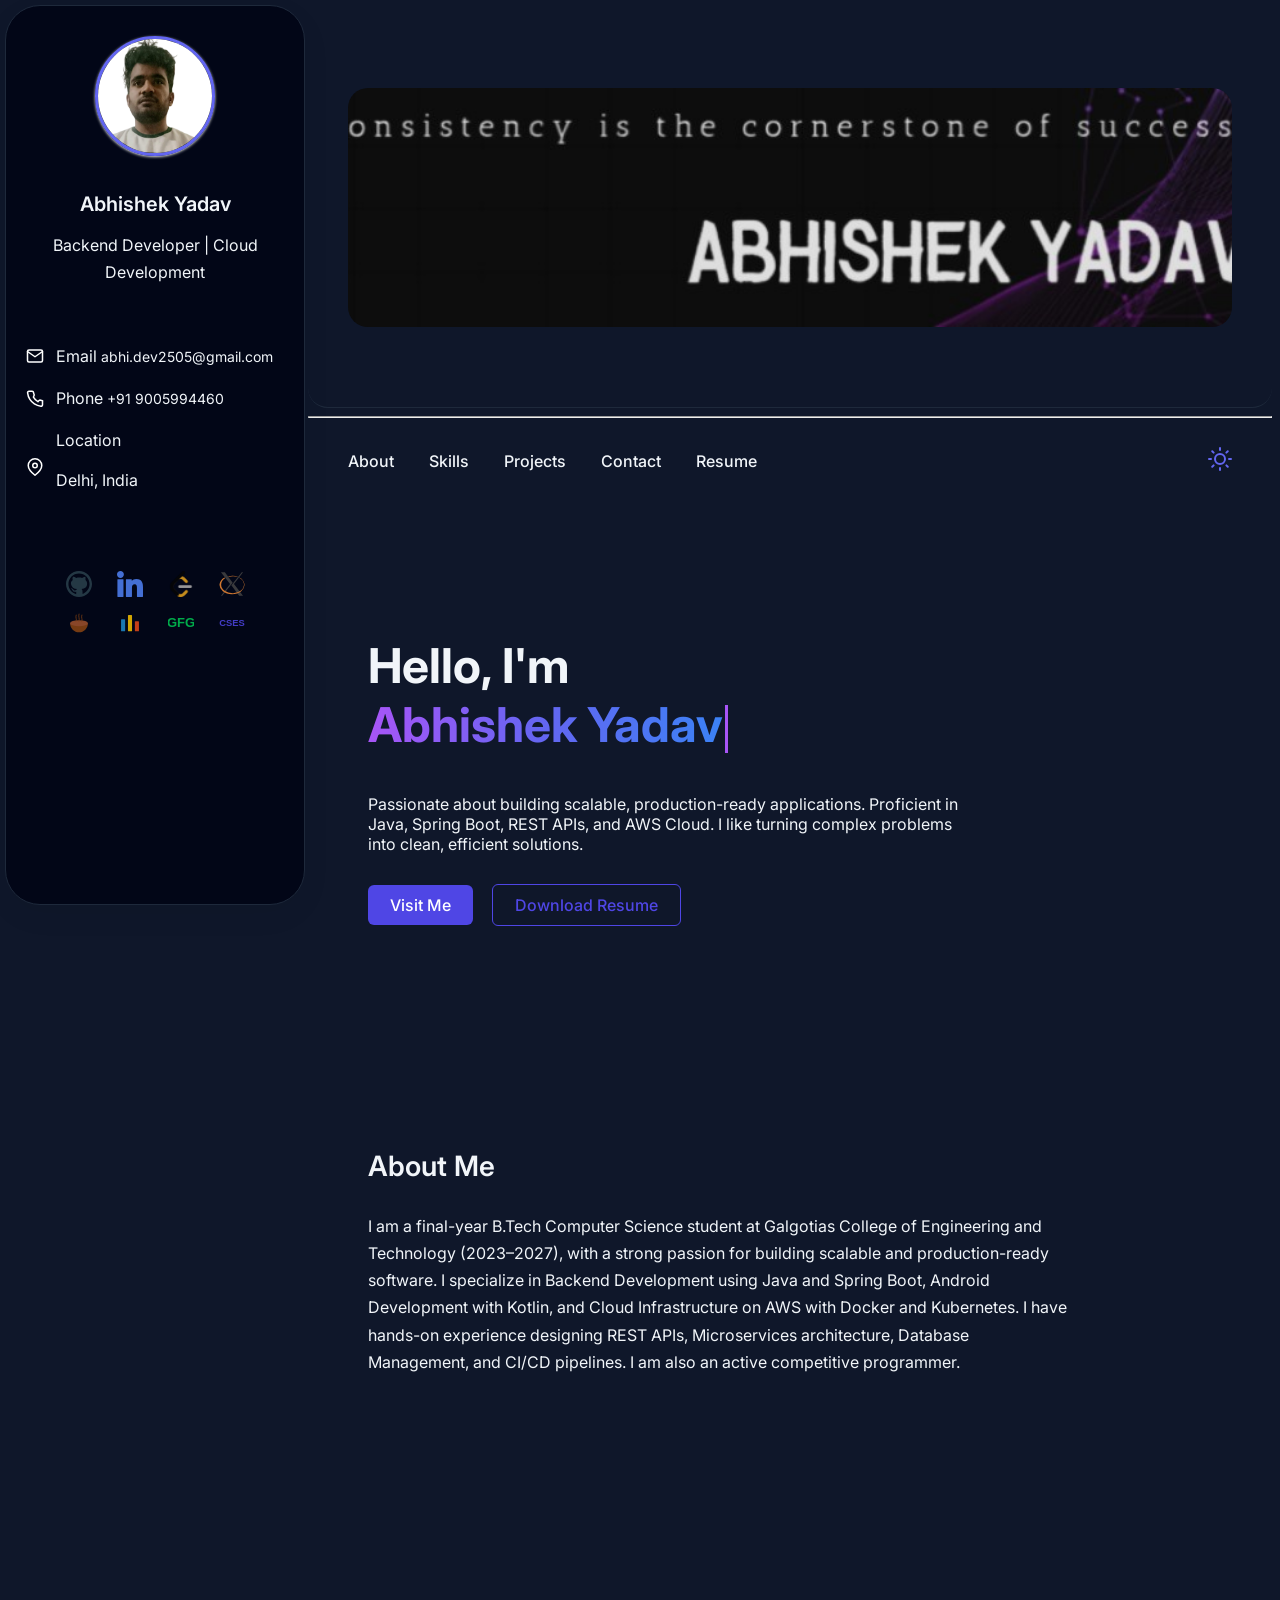
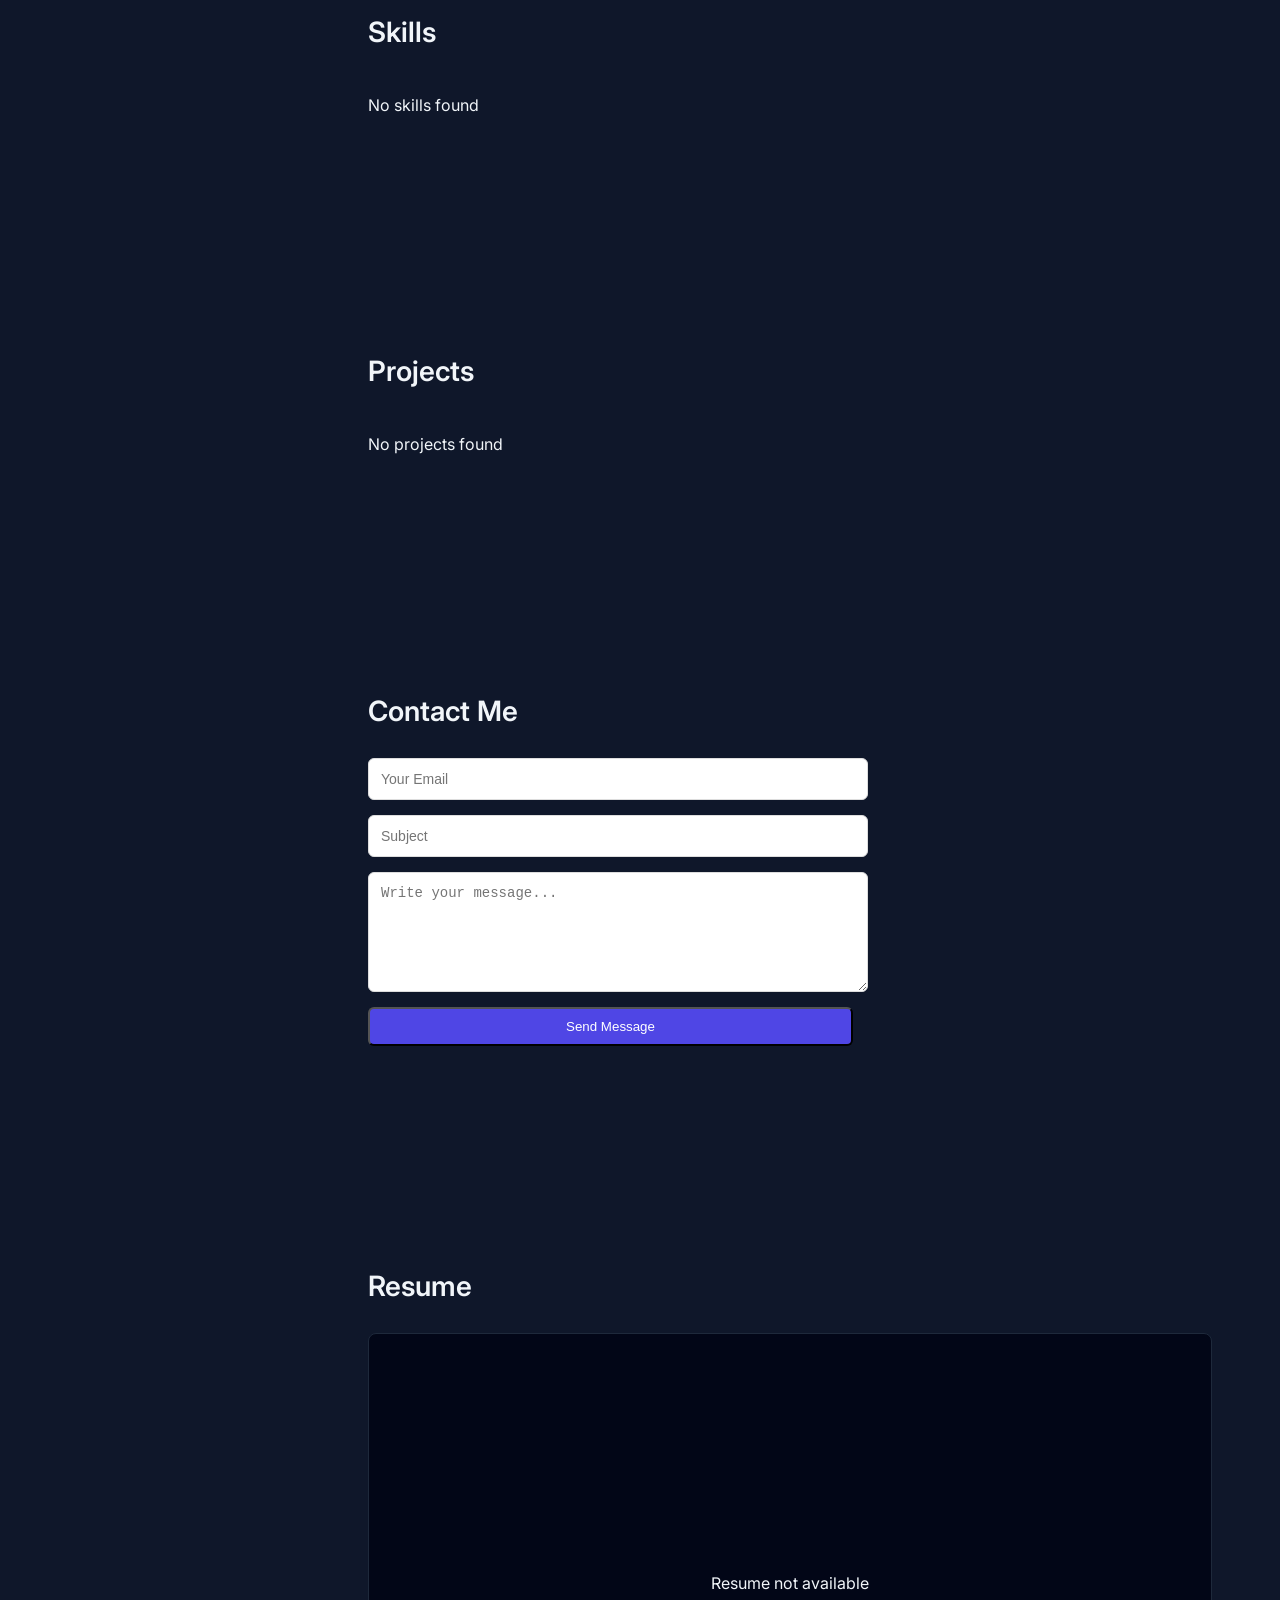
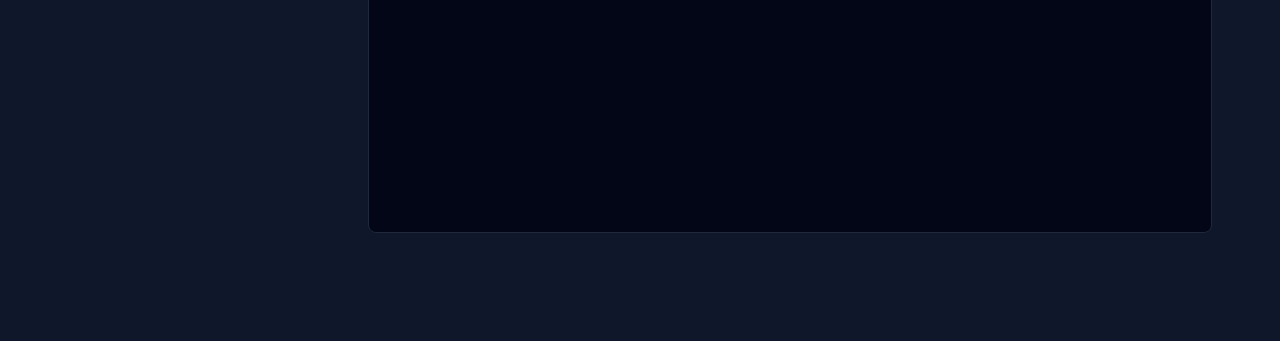
==== commit b657130f: "Update index.html" ====
--- a/portfolio-web/index.html
+++ b/portfolio-web/index.html
@@ -59,7 +59,7 @@
                     <img src="assets/contact/email.svg" class="contact-icon">
                     <div>
                         <span class="contact-label">Email</span>
-                        <a href="mailto:abhi.dev2505@gmail.com">
+                        <a class="about" href="mailto:abhi.dev2505@gmail.com">
                             abhi.dev2505@gmail.com
                         </a>
                     </div>
@@ -69,7 +69,7 @@
                     <img src="assets/contact/phone.svg" class="contact-icon">
                     <div>
                         <span class="contact-label">Phone</span>
-                        <a href="tel:+919005994460">
+                        <a class="about" href="tel:+919005994460">
                             +91 9005994460
                         </a>
                     </div>
@@ -79,7 +79,7 @@
                     <img src="assets/contact/location.svg" class="contact-icon">
                     <div>
                         <span class="contact-label">Location</span>
-                        <p>Greater Noida, India</p>
+                        <p >Delhi, India</p>
                     </div>
                 </div>
             </div>
--- a/portfolio-web/assets/css/sections.css
+++ b/portfolio-web/assets/css/sections.css
@@ -6,9 +6,28 @@
     max-width: 700px;
     line-height: 1.7;
     font-size: 16px;
-    color: #444;
-}
-
+    color: var(--textprimary);
+}
+.profile-title {
+    max-width: 700px;
+    line-height: 1.7;
+    font-size: 16px;
+    color: var(--textprimary);
+}
+
+.contact-label {
+    max-width: 700px;
+    line-height: 1.7;
+    font-size: 16px;
+    color: var(--textprimary);
+}
+
+.about{
+    max-width: 400px;
+    line-height: 1.7;
+    font-size: 8px;
+    color: var(--textprimary);
+}
 /* ===============================
 SKILL CARD
 ================================ */
@@ -208,4 +227,4 @@
 .dark-mode .contact-alert.error {
     background: #450a0a;
     color: #f87171;
-}+}
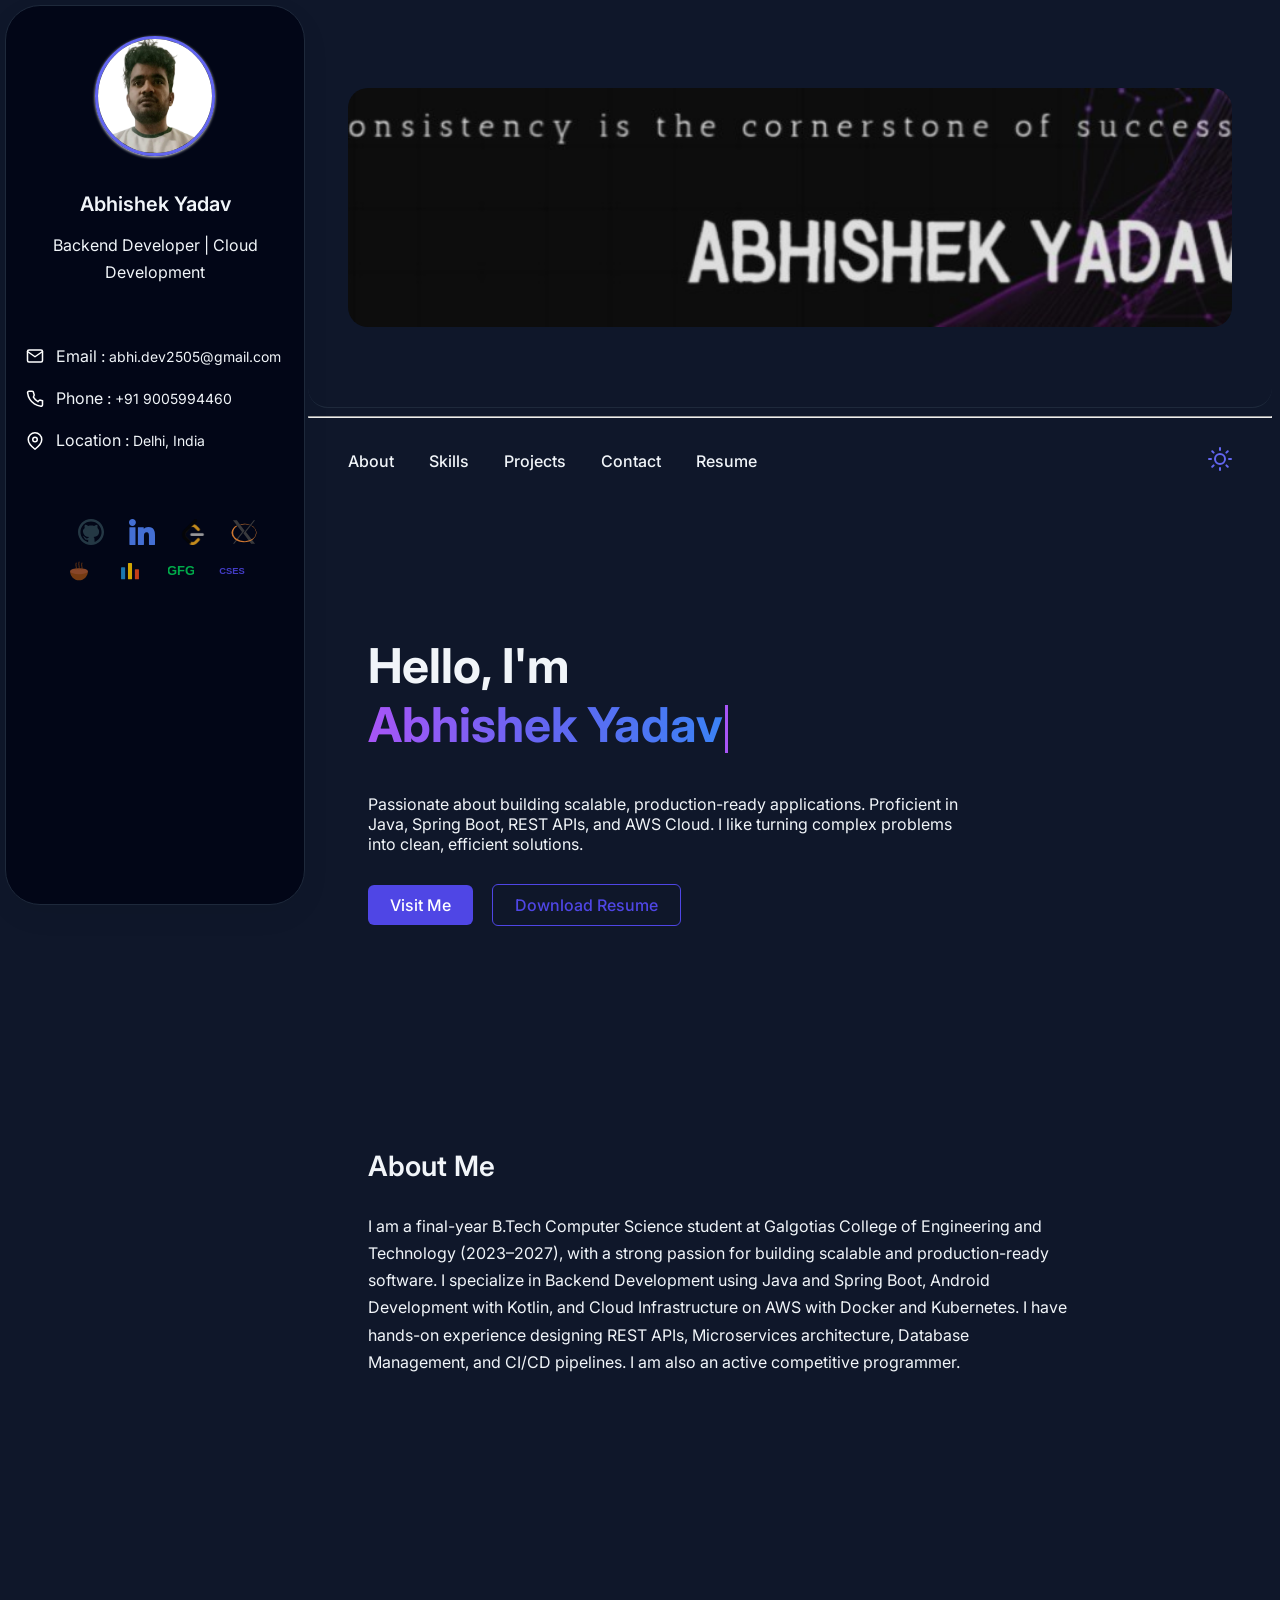
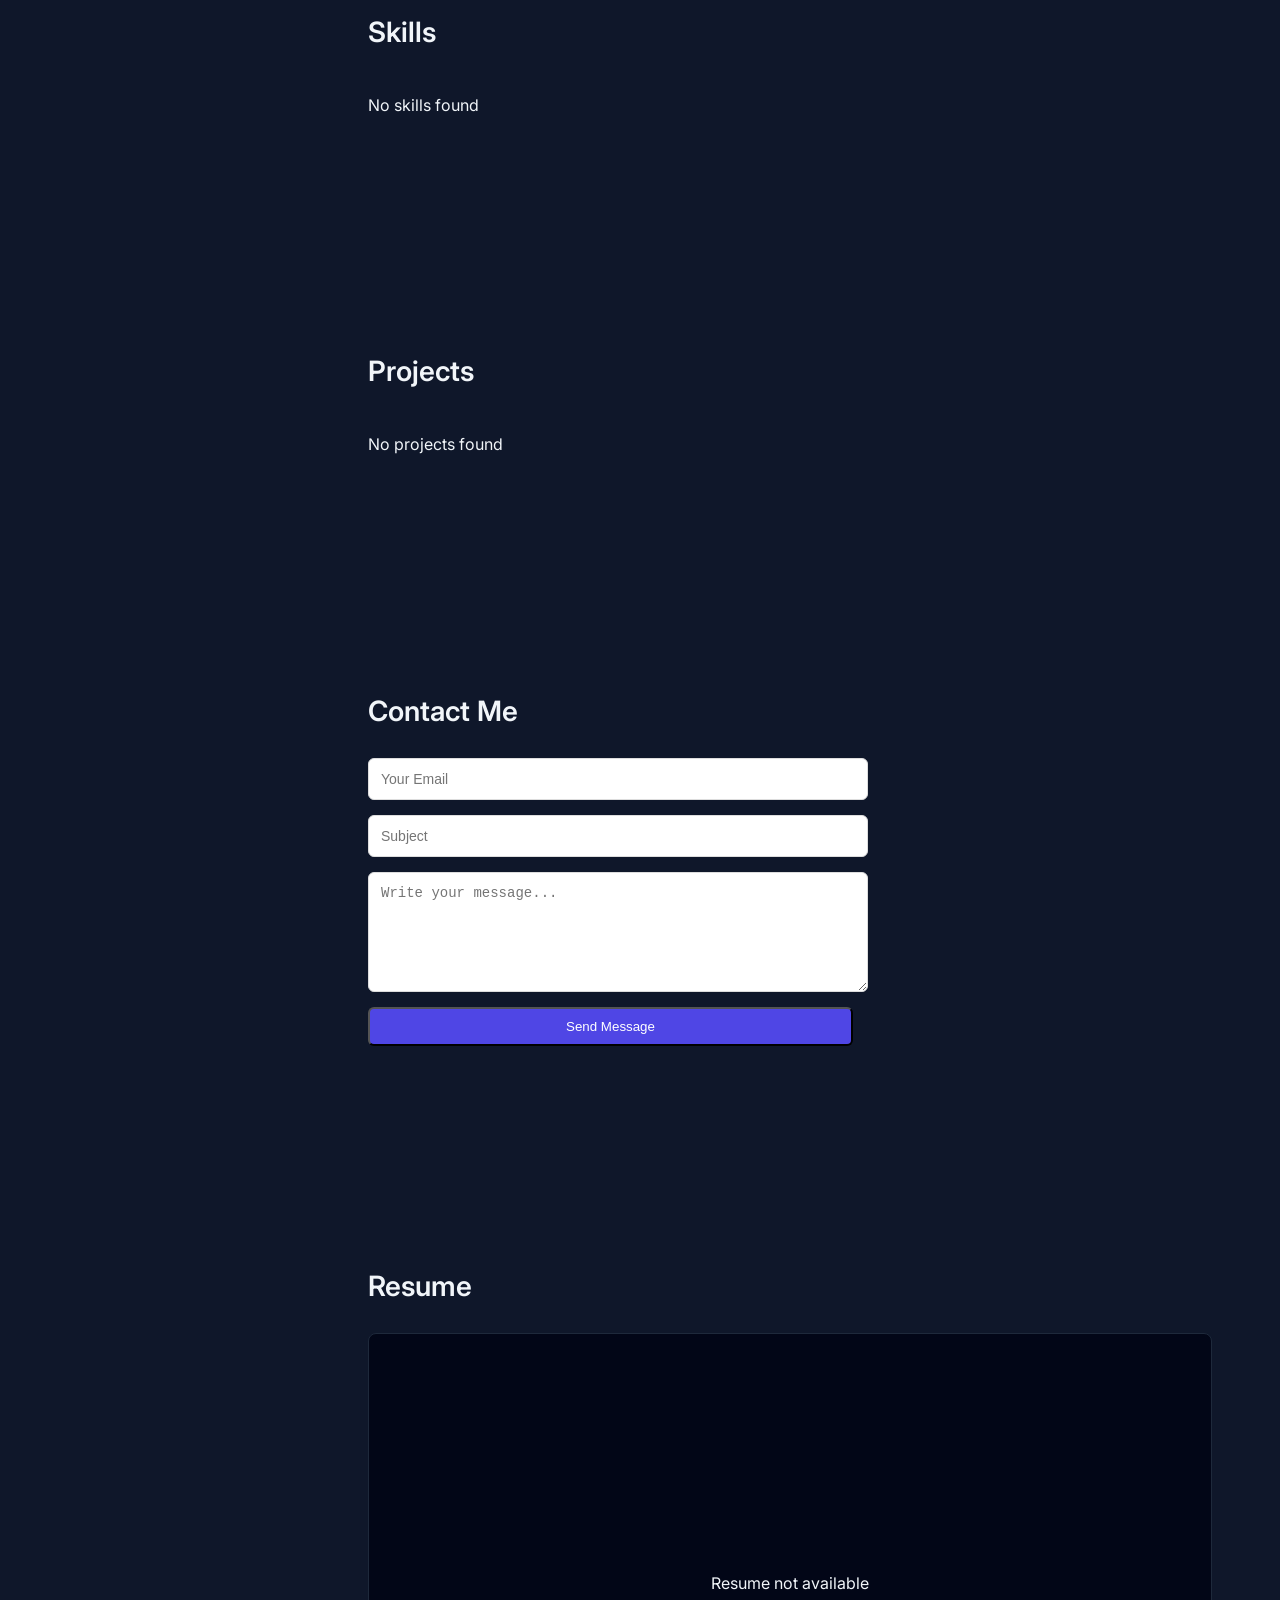
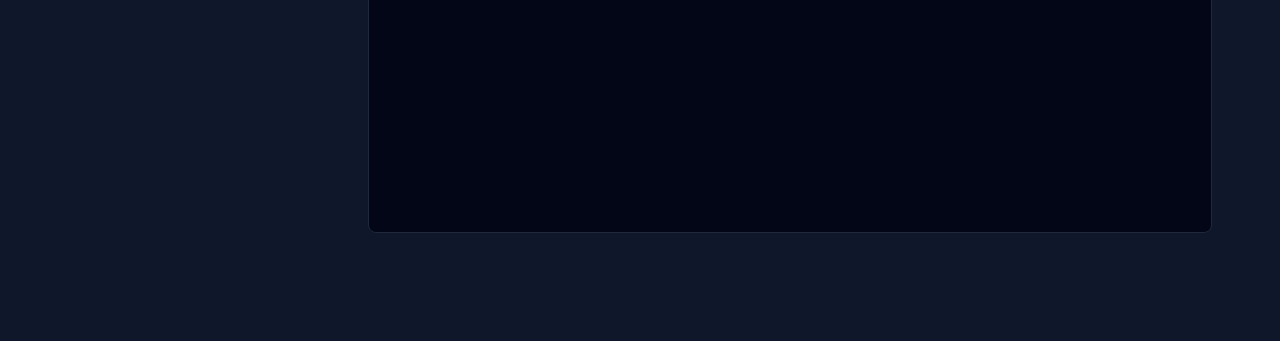
==== commit 7f9452ca: "Update index.html" ====
--- a/portfolio-web/index.html
+++ b/portfolio-web/index.html
@@ -58,7 +58,7 @@
                 <div class="contact-item">
                     <img src="assets/contact/email.svg" class="contact-icon">
                     <div>
-                        <span class="contact-label">Email</span>
+                        <span class="contact-label">Email : </span>
                         <a class="about" href="mailto:abhi.dev2505@gmail.com">
                             abhi.dev2505@gmail.com
                         </a>
@@ -68,7 +68,7 @@
                 <div class="contact-item">
                     <img src="assets/contact/phone.svg" class="contact-icon">
                     <div>
-                        <span class="contact-label">Phone</span>
+                        <span class="contact-label">Phone : </span>
                         <a class="about" href="tel:+919005994460">
                             +91 9005994460
                         </a>
@@ -78,8 +78,9 @@
                 <div class="contact-item">
                     <img src="assets/contact/location.svg" class="contact-icon">
                     <div>
-                        <span class="contact-label">Location</span>
-                        <p >Delhi, India</p>
+                        <span class="contact-label">Location : </span>
+                        <a class="about" href="https://www.google.com/maps/place/%E0%A4%86+%E0%A4%B8%E0%A5%8D%E0%A4%95%E0%A5%8D%E0%A4%B5%E0%A4%BE%E0%A4%AF%E0%A4%B0+%E0%A4%AE%E0%A5%89%E0%A4%B2/@28.591555,77.381076,17z/data=!3m1!4b1!4m6!3m5!1s0x390cef0069bbc97f:0xf3b7beb1d9aa43f5!8m2!3d28.591555!4d77.381076!16s%2Fg%2F11nhh5550g?entry=ttu&g_ep=EgoyMDI2MDYwOS4wIKXMDSoASAFQAw%3D%3D">
+                            Delhi, India
                     </div>
                 </div>
             </div>
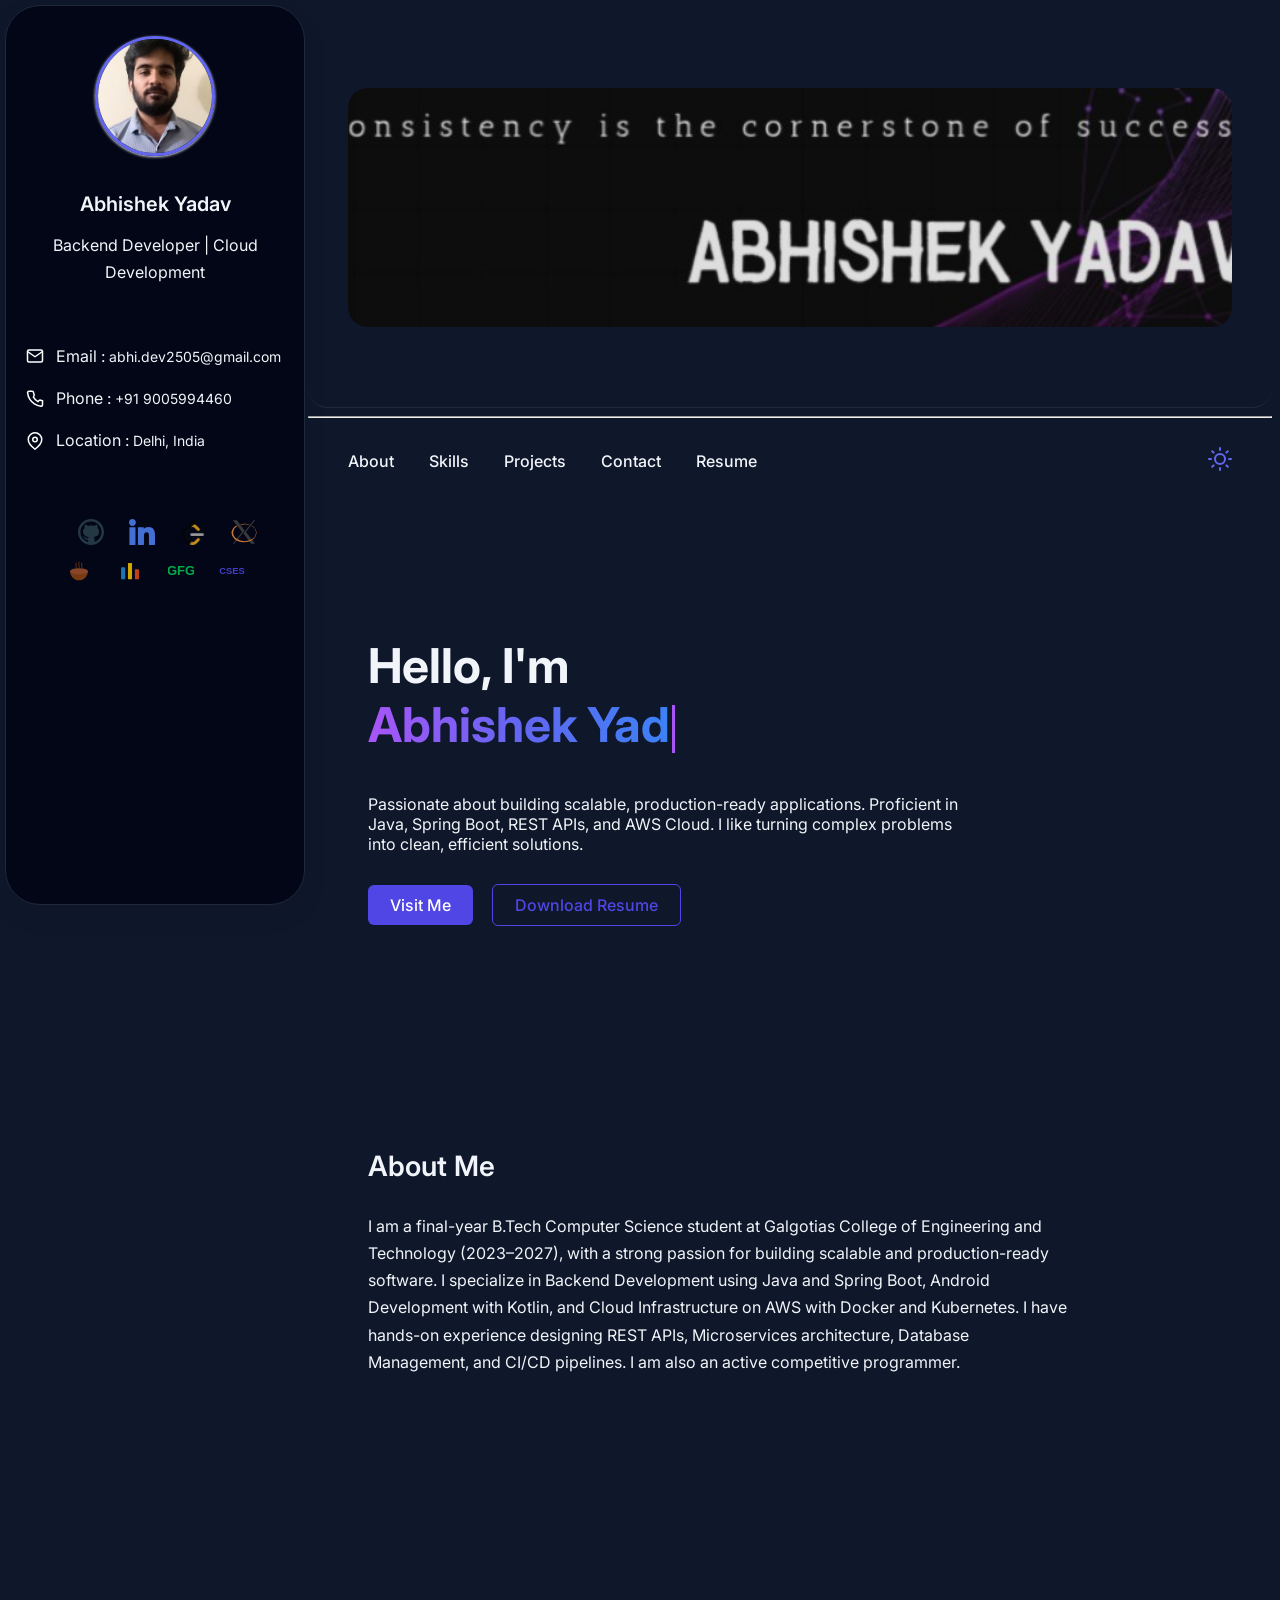
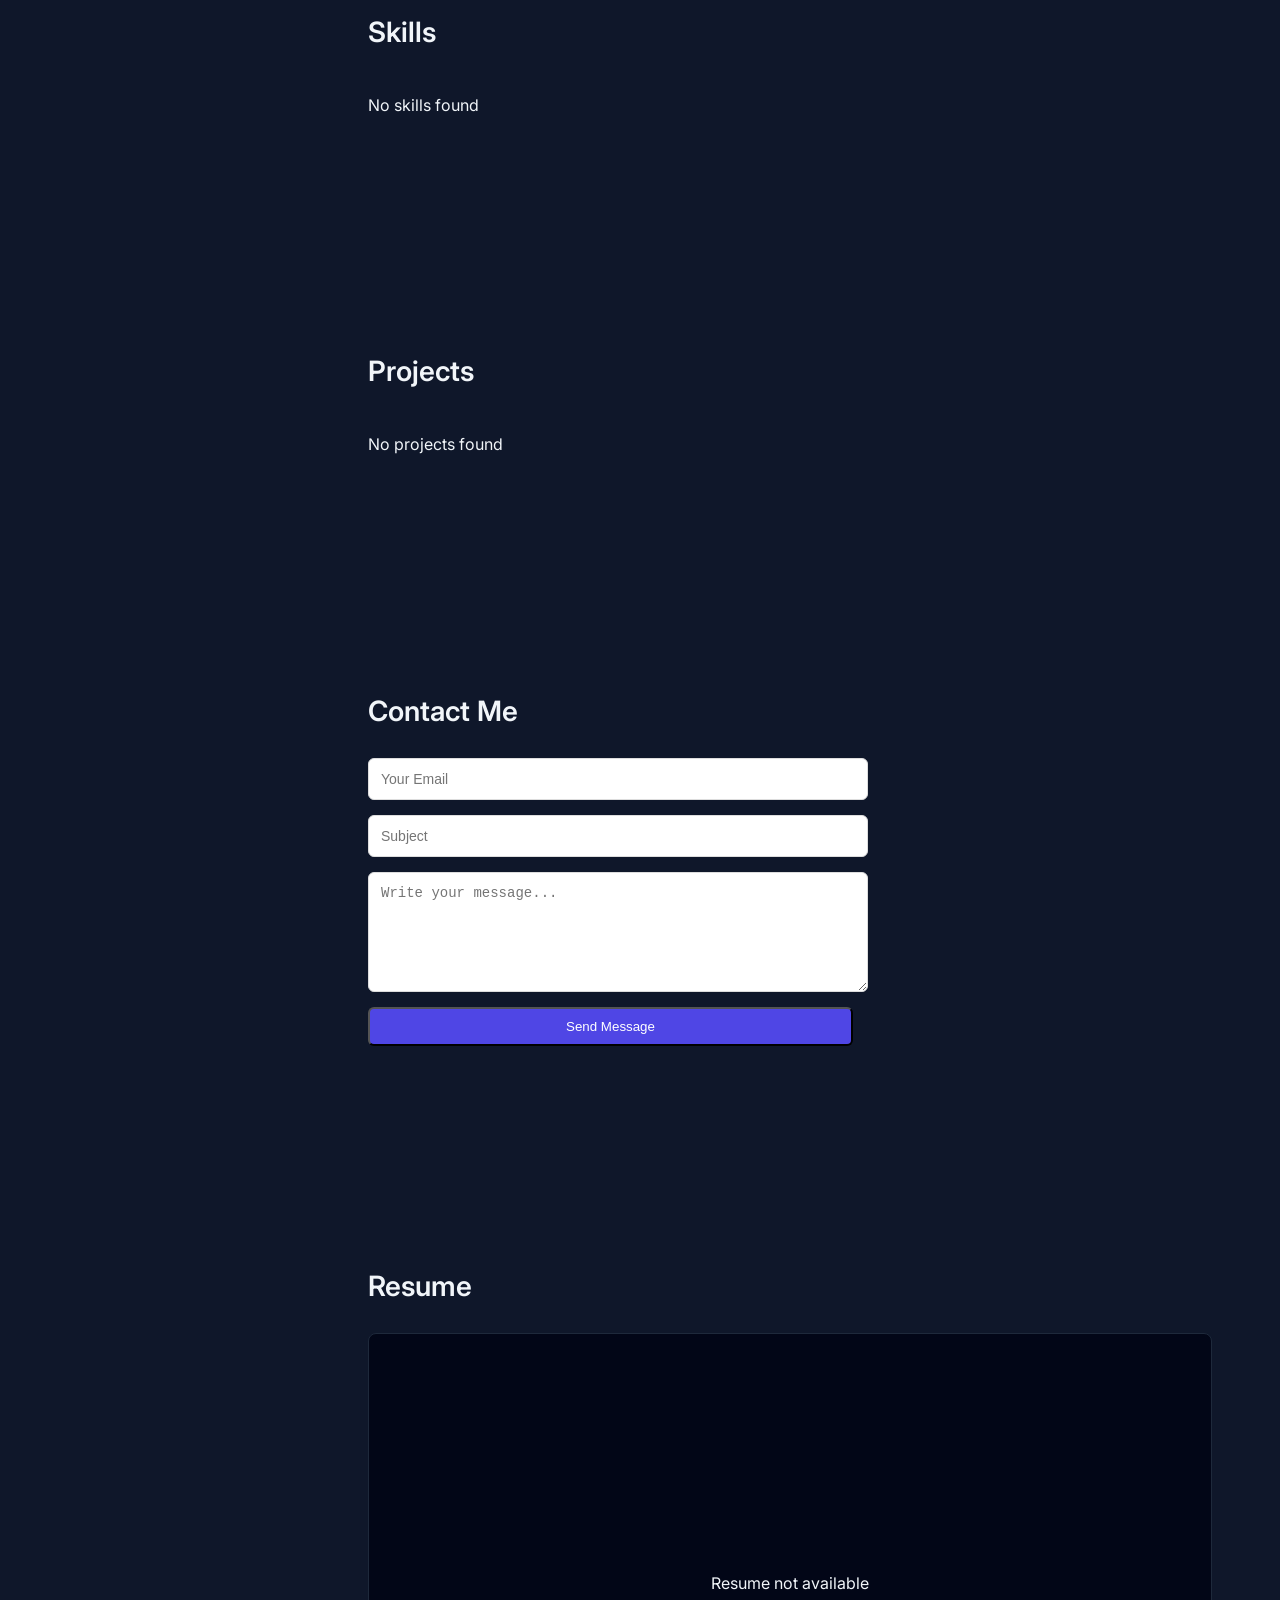
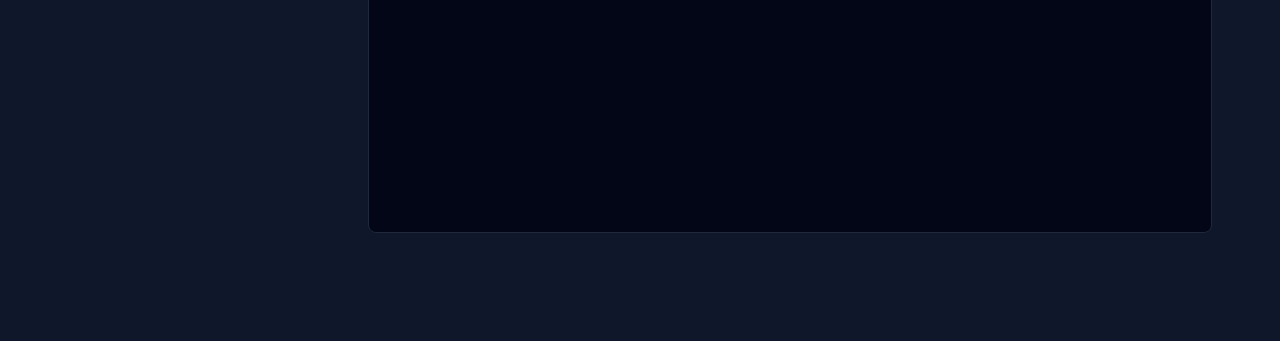
==== commit a0bd85cb: "Update index.html" ====
--- a/portfolio-web/index.html
+++ b/portfolio-web/index.html
@@ -49,7 +49,7 @@
         <!-- ================= SIDEBAR ================= -->
         <aside class="sidebar">
             <div class="profile-box">
-                <img src="assets/images/profile/profile.png" class="profile-image" alt="Abhishek Yadav Profile">
+                <img src="assets/images/profile/profile.jpeg" class="profile-image" alt="Abhishek Yadav Profile">
                 <h2 class="profile-name">Abhishek Yadav</h2>
                 <p class="profile-title">Backend Developer | Cloud Development</p>
             </div>
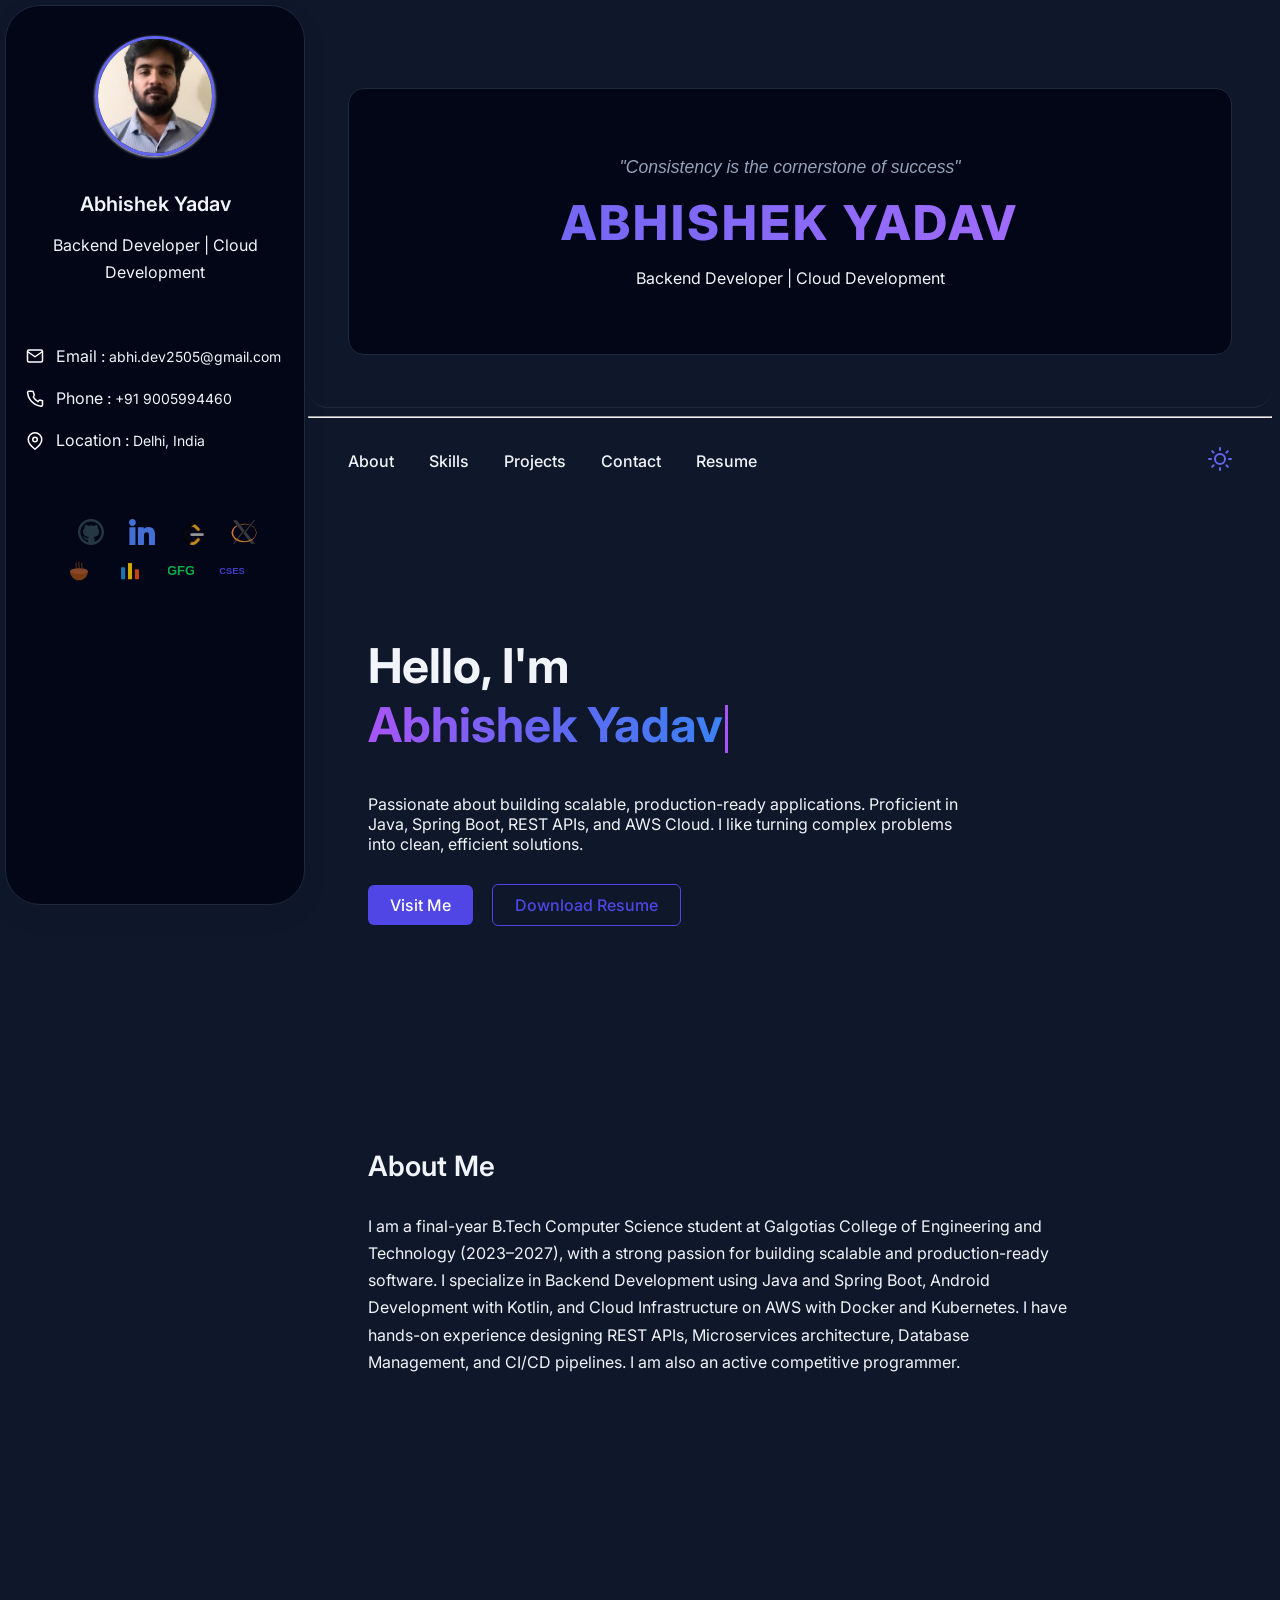
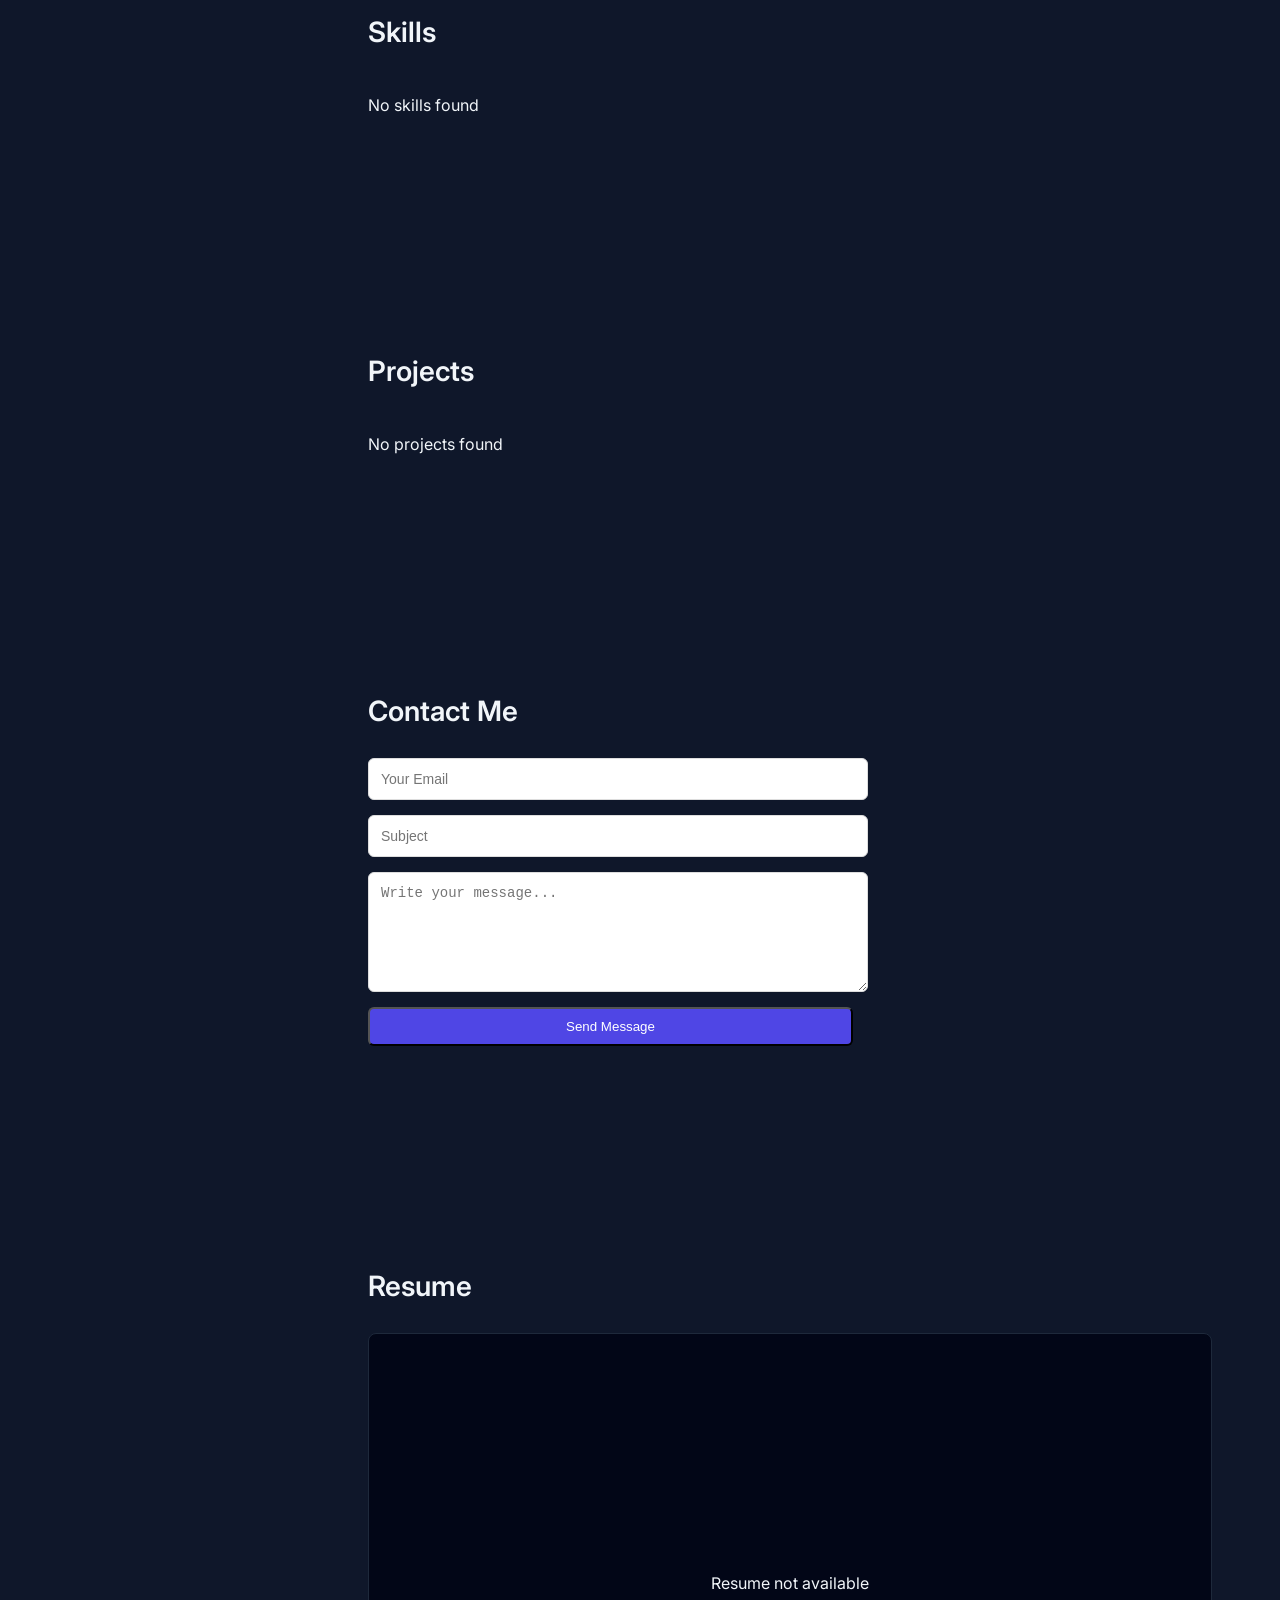
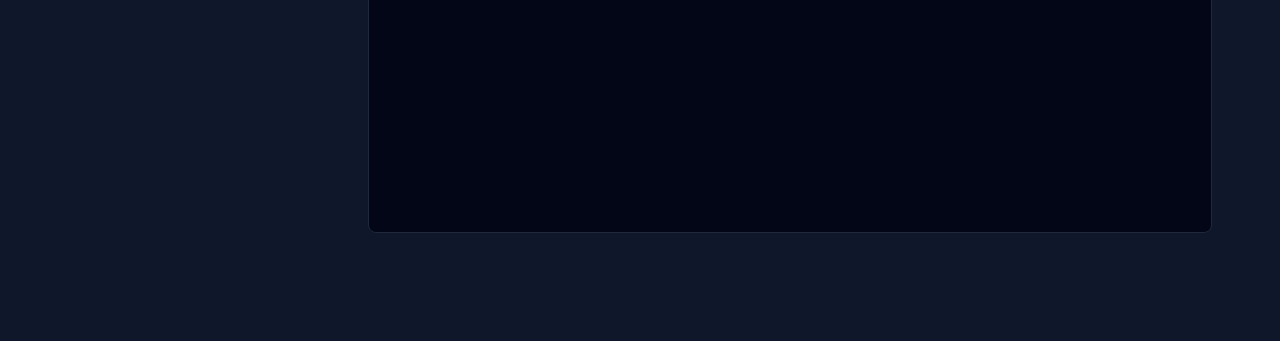
==== commit 95e67a9b: "Update index.html" ====
--- a/portfolio-web/index.html
+++ b/portfolio-web/index.html
@@ -17,6 +17,7 @@
     <link rel="stylesheet" href="assets/css/components.css">
     <link rel="stylesheet" href="assets/css/sections.css">
     <link rel="stylesheet" href="assets/css/responsive.css">
+    <link rel="stylesheet" href="assets/css/banner.css">
 
     <style>
         .typed-text {
@@ -120,8 +121,12 @@
         <!-- ================= MAIN CONTENT ================= -->
         <main class="main-content">
             <!-- BANNER -->
-            <section class="banner-section">
-                <img src="assets/images/banner/banner.jpg" class="banner-image" alt="portfolio banner">
+             <section class="banner-section">
+               <div class="hero-banner">
+                 <p class="banner-quote">"Consistency is the cornerstone of success"</p>
+                 <h1 class="banner-name">ABHISHEK YADAV</h1>
+                 <p class="banner-role">Backend Developer | Cloud Development</p>
+               </div>
             </section>
             <hr>
             <!-- NAVBAR -->
--- a/portfolio-web/assets/css/banner.css
+++ b/portfolio-web/assets/css/banner.css
@@ -0,0 +1,27 @@
+.hero-banner {
+  border-radius: 16px;
+  padding: 50px 40px;
+  text-align: center;
+  background: var(--card-bg);
+  border: 1px solid var(--border-color);
+  overflow: hidden;
+  transition: background 0.3s ease, border-color 0.3s ease;
+}
+
+.banner-quote {
+  font-size: 1.1rem;
+  color: var(--text-secondary);
+  font-style: italic;
+  margin-bottom: 15px;
+}
+
+.banner-name {
+  font-size: 3rem;
+  font-weight: 800;
+  letter-spacing: 3px;
+  background: linear-gradient(90deg, var(--primary-color), #b06cff);
+  -webkit-background-clip: text;
+  background-clip: text;
+  color: transparent;
+  margin: 0;
+}
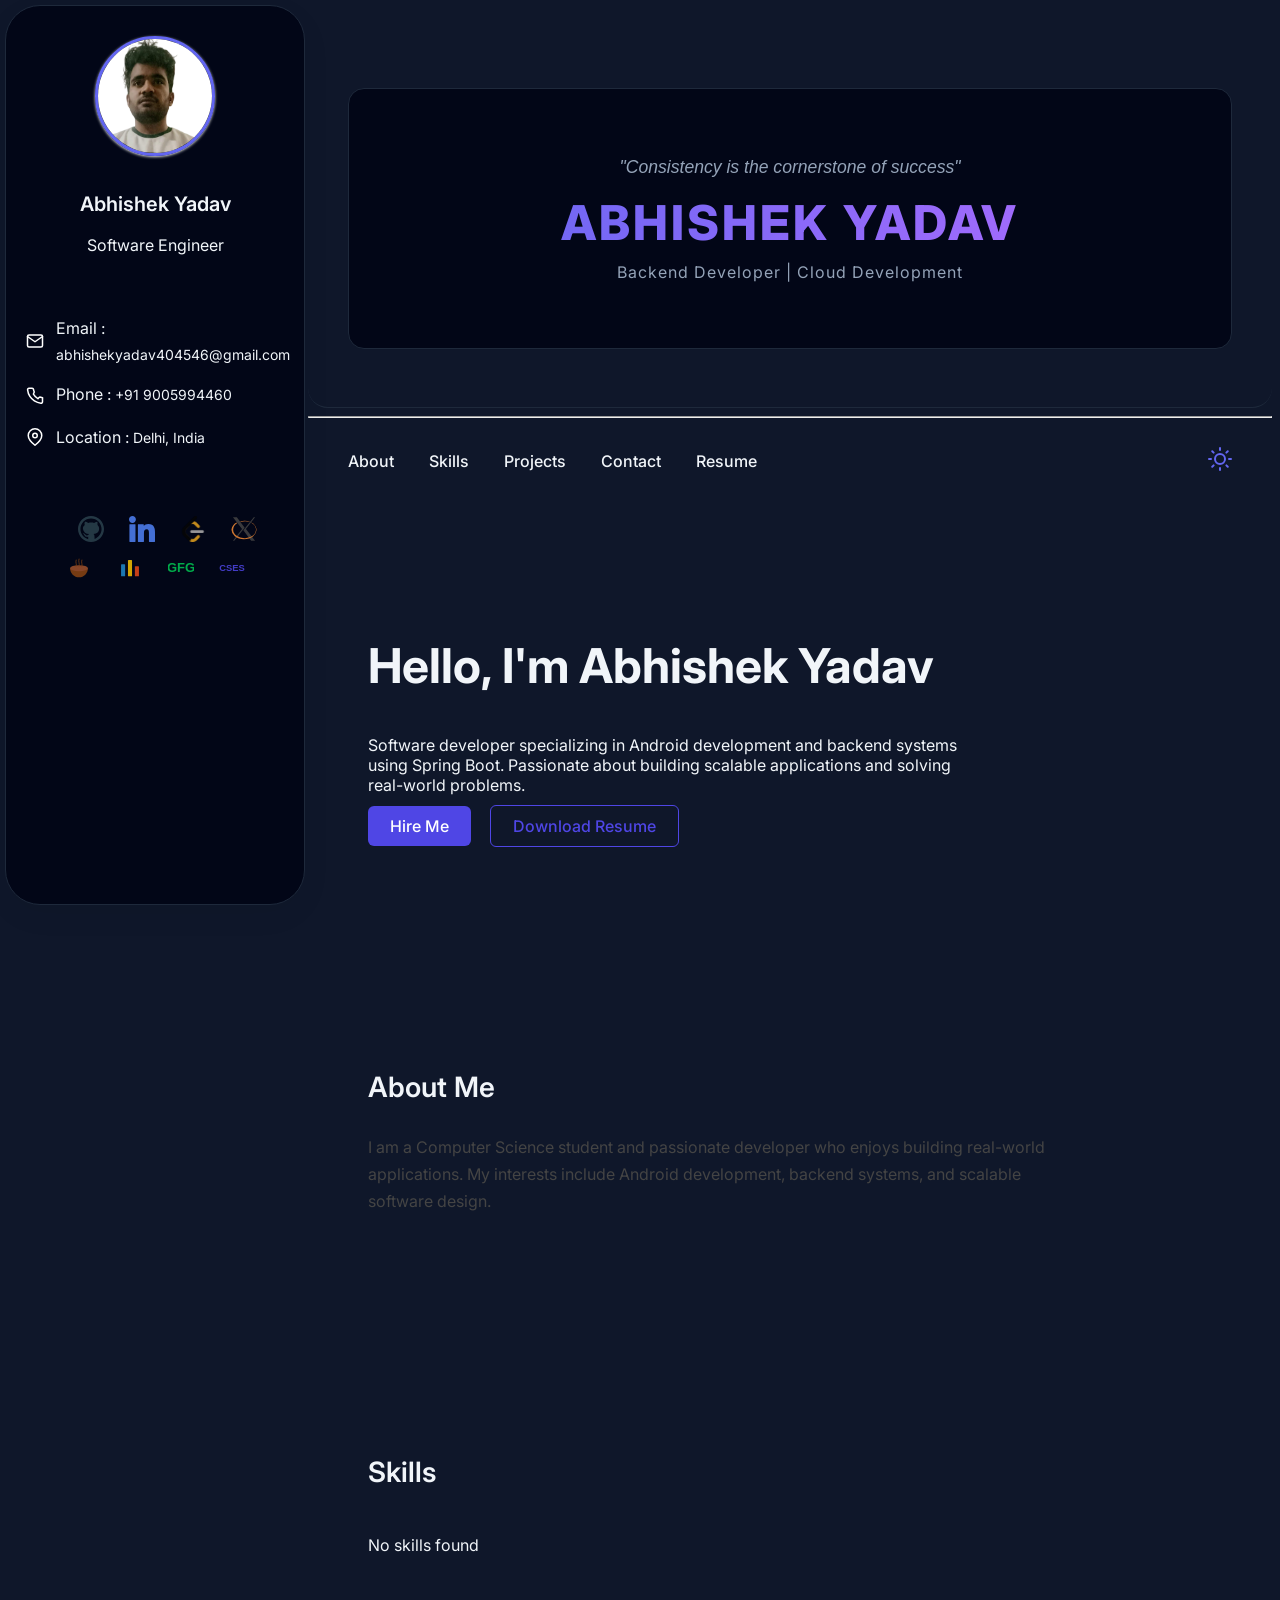
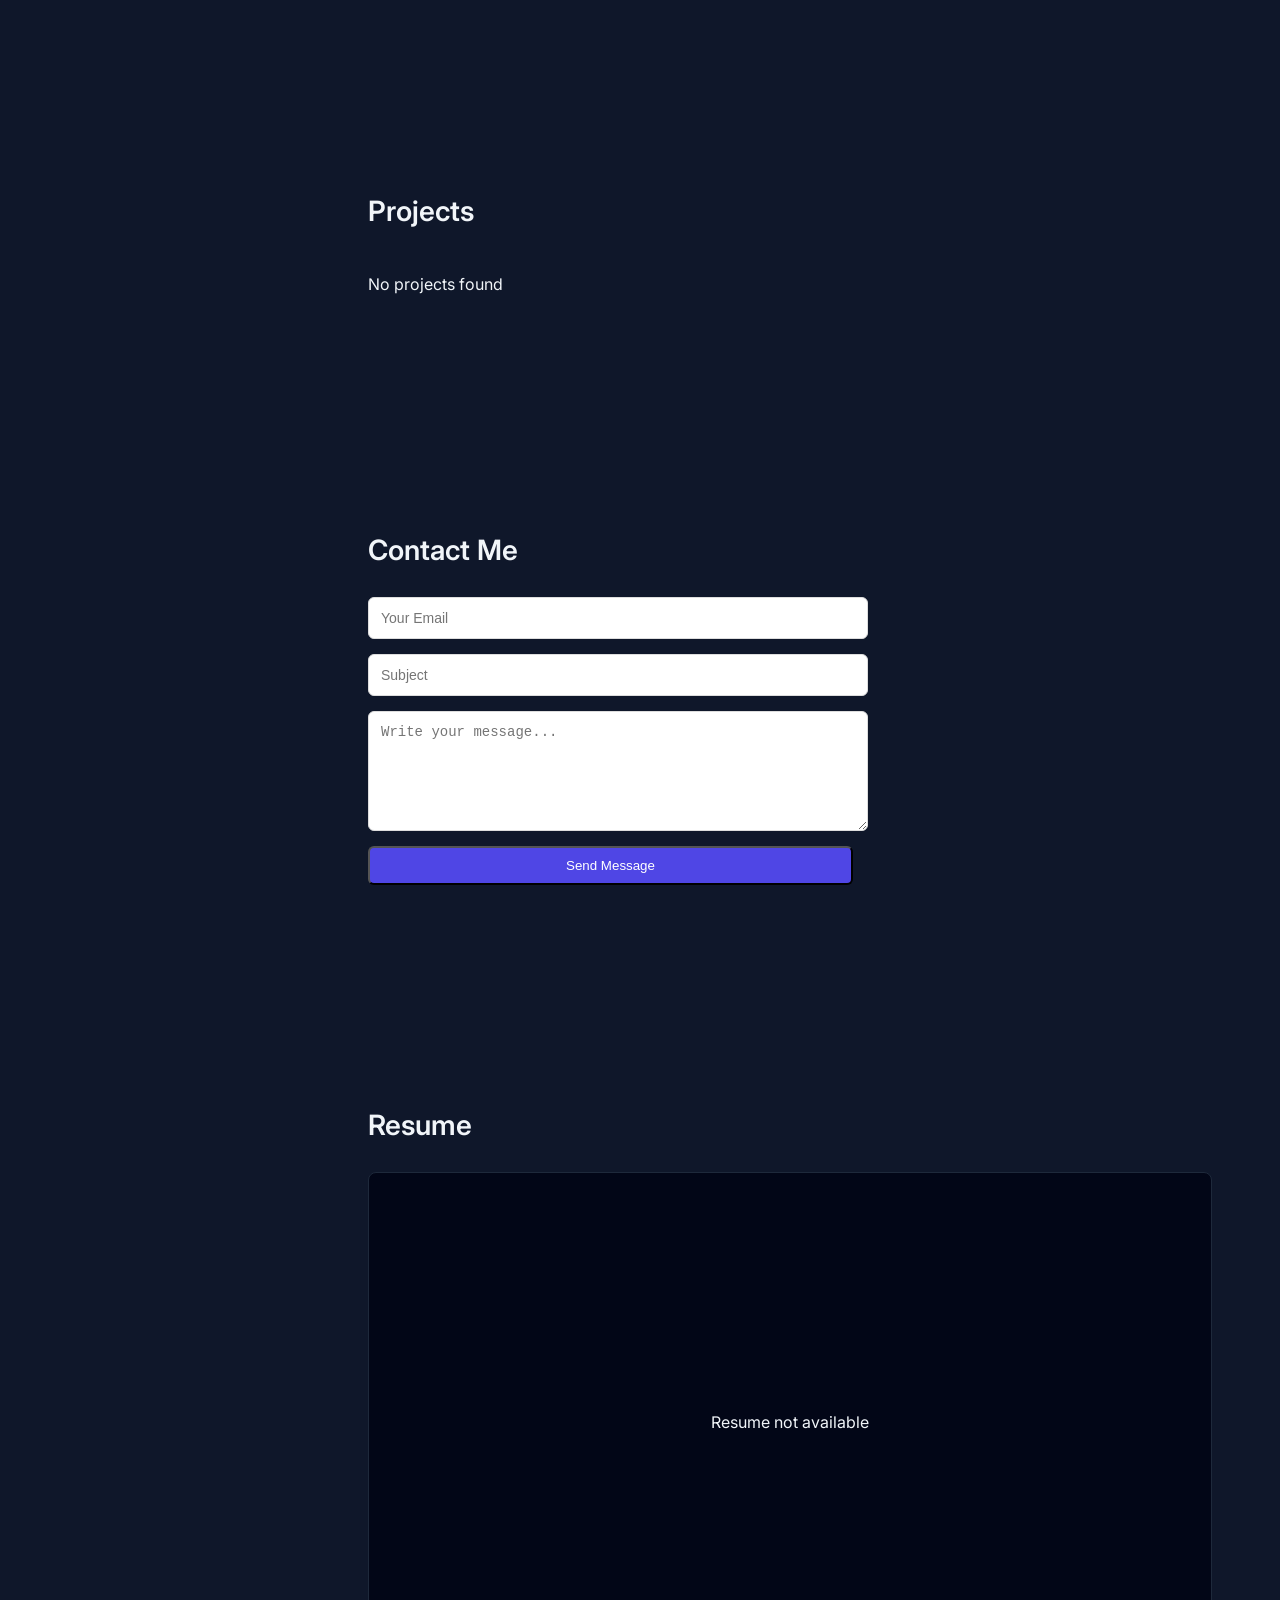
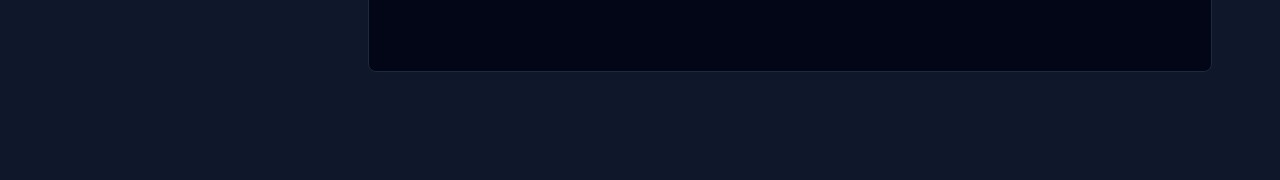
==== commit 3b392d6a: "Add GitHub Actions CI/CD pipeline" ====
--- a/portfolio-web/index.html
+++ b/portfolio-web/index.html
@@ -4,8 +4,7 @@
 <head>
     <meta charset="UTF-8">
     <meta name="viewport" content="width=device-width, initial-scale=1.0">
-    <meta name="description" content="Abhishek Yadav - Backend Developer specializing in Java, Spring Boot, REST APIs and Android Development. Open to internship opportunities.">
-    <title>Abhishek Yadav | Backend Developer & Cloud Development</title>
+    <title>Abhishek Yadav | Portfolio</title>
     <!-- Google Fonts -->
     <link
         href="https://fonts.googleapis.com/css2?family=Poppins:wght@400;500;600;700&family=Inter:wght@300;400;500&display=swap"
@@ -19,49 +18,33 @@
     <link rel="stylesheet" href="assets/css/responsive.css">
     <link rel="stylesheet" href="assets/css/banner.css">
 
-    <style>
-        .typed-text {
-            background: linear-gradient(90deg, #a855f7, #6366f1, #3b82f6);
-            -webkit-background-clip: text;
-            -webkit-text-fill-color: transparent;
-            background-clip: text;
-        }
-
-        .cursor {
-            display: inline-block;
-            width: 3px;
-            height: 1em;
-            background: #a855f7;
-            margin-left: 2px;
-            vertical-align: middle;
-            animation: blink 0.7s infinite;
-        }
-
-        @keyframes blink {
-            0%, 100% { opacity: 1; }
-            50% { opacity: 0; }
-        }
-    </style>
 </head>
+
 
 <body>
     <div class="app-container">
 
-        <!-- ================= SIDEBAR ================= -->
         <aside class="sidebar">
+
+            <!-- PROFILE -->
             <div class="profile-box">
-                <img src="assets/images/profile/profile.jpeg" class="profile-image" alt="Abhishek Yadav Profile">
+                <div class="profile-img-wrap">
+                    <img src="assets/images/profile/profile.png" class="profile-image" alt="Abhishek Yadav Profile">
+                </div>
+
                 <h2 class="profile-name">Abhishek Yadav</h2>
-                <p class="profile-title">Backend Developer | Cloud Development</p>
-            </div>
-
+                <p class="profile-title">Software Engineer</p>
+            </div>
+
+            <!-- CONTACT -->
             <div class="sidebar-contact">
+
                 <div class="contact-item">
                     <img src="assets/contact/email.svg" class="contact-icon">
                     <div>
                         <span class="contact-label">Email : </span>
-                        <a class="about" href="mailto:abhi.dev2505@gmail.com">
-                            abhi.dev2505@gmail.com
+                        <a class="about" href="mailto:abhishekyadav404546@gmail.com">
+                            abhishekyadav404546@gmail.com
                         </a>
                     </div>
                 </div>
@@ -84,44 +67,40 @@
                             Delhi, India
                     </div>
                 </div>
-            </div>
-
+
+            </div>
+
+            <!-- SOCIAL -->
             <div class="sidebar-social">
-                <a href="https://github.com/Abhi4821" target="_blank">
-                    <img src="assets/images/icons/github.svg" alt="github">
-                </a>
-                <a href="https://www.linkedin.com/in/abhishek-yadav-53645b286/" target="_blank">
-                    <img src="assets/images/icons/linkedin.svg" alt="linkedin">
-                </a>
-                <a href="https://leetcode.com/u/Abhishek_454647/" target="_blank">
-                    <img src="assets/images/icons/leetcode.webp" alt="leetcode">
-                </a>
-                <a href="https://x.com/abhis7548_yadav" target="_blank">
-                    <img src="assets/images/icons/x.svg" alt="twitter">
-                </a>
+                <a href="https://github.com/Abhi4821" target="_blank"><img src="assets/images/icons/github.svg"></a>
+                <a href="https://www.linkedin.com/in/abhishek-yadav-53645b286/" target="_blank"><img
+                        src="assets/images/icons/linkedin.svg"></a>
+                <a href="https://leetcode.com/u/Abhishek_454647/" target="_blank"><img
+                        src="assets/images/icons/leetcode.webp"></a>
+                <a href="https://x.com/abhis7548_yadav" target="_blank"><img src="assets/images/icons/x.svg"></a>
             </div>
 
             <div class="sidebar-social">
-                <a href="https://www.codechef.com/users/abhi_4821" target="_blank">
-                    <img src="assets/images/icons/codechef.svg" alt="codechef">
-                </a>
-                <a href="https://codeforces.com/profile/abhishak_5443221" target="_blank">
-                    <img src="assets/images/icons/codeforces.svg" alt="codeforce">
-                </a>
-                <a href="https://www.geeksforgeeks.org/profile/user_dxt3ugzce67?tab=activity" target="_blank">
-                    <img src="assets/images/icons/gfg.svg" alt="gfg">
-                </a>
-                <a href="https://cses.fi/user/408075" target="_blank">
-                    <img src="assets/images/icons/cses.svg" alt="cses">
-                </a>
-            </div>
+                <a href="https://www.codechef.com/users/abhi_4821" target="_blank"><img
+                        src="assets/images/icons/codechef.svg"></a>
+                <a href="https://codeforces.com/profile/abhishak_5443221" target="_blank"><img
+                        src="assets/images/icons/codeforces.svg"></a>
+                <a href="https://www.geeksforgeeks.org/profile/user_dxt3ugzce67" target="_blank"><img
+                        src="assets/images/icons/gfg.svg"></a>
+                <a href="https://cses.fi/user/408075" target="_blank"><img src="assets/images/icons/cses.svg"></a>
+            </div>
+
         </aside>
+
         <div class="overlay"></div>
 
         <!-- ================= MAIN CONTENT ================= -->
         <main class="main-content">
             <!-- BANNER -->
-             <section class="banner-section">
+            <!-- <section class="banner-section">
+                <img src="assets/images/banner/banner.jpg" class="banner-image" alt="portfolio banner">
+            </section> -->
+            <section class="banner-section">
                <div class="hero-banner">
                  <p class="banner-quote">"Consistency is the cornerstone of success"</p>
                  <h1 class="banner-name">ABHISHEK YADAV</h1>
@@ -133,6 +112,7 @@
             <header class="top-navbar">
                 <div class="menu-toggle" id="menu-toggle">☰</div>
                 <nav class="nav-menu">
+
                     <a href="#about" class="nav-link active">About</a>
                     <a href="#skills" class="nav-link">Skills</a>
                     <a href="#projects" class="nav-link">Projects</a>
@@ -143,40 +123,40 @@
                     <img src="assets/images/icons/moon.svg" id="theme-icon" alt="theme toggle">
                 </div>
             </header>
-
             <!-- HERO -->
             <section id="hero" class="hero-section">
                 <div class="hero-content">
                     <h1 class="hero-title">
-                        Hello, I'm <br><span class="typed-text" id="typed-text"></span><span class="cursor"></span>
+                        Hello, I'm <span>Abhishek Yadav</span>
                     </h1>
                     <p class="hero-description">
-                        Passionate about building scalable, production-ready applications.
-                        Proficient in Java, Spring Boot, REST APIs, and AWS Cloud.
-                        I like turning complex problems into clean, efficient solutions.
+                        Software developer specializing in Android development
+                        and backend systems using Spring Boot.
+                        Passionate about building scalable applications
+                        and solving real-world problems.
                     </p>
-                    <br>
                     <div class="hero-buttons">
-                        <a href="#contact" class="btn primary-btn">Visit Me</a>
-                        <a href="#resume" class="btn outline-btn">Download Resume</a>
-                    </div>
-                </div>
-            </section>
+                        <a href="#contact" class="btn primary-btn">
+                            Hire Me
+                        </a>
+                        <a href="#resume" class="btn outline-btn">
+                            Download Resume
+                        </a>
+                    </div>
+                </div>
+            </section>
+
 
             <!-- ABOUT -->
             <section id="about" class="about-section">
                 <h2 class="section-title">About Me</h2>
                 <p class="about-text">
-                    I am a final-year B.Tech Computer Science student at Galgotias College
-                    of Engineering and Technology (2023–2027), with a strong passion for
-                    building scalable and production-ready software. I specialize in Backend
-                    Development using Java and Spring Boot, Android Development with Kotlin,
-                    and Cloud Infrastructure on AWS with Docker and Kubernetes. I have
-                    hands-on experience designing REST APIs, Microservices architecture,
-                    Database Management, and CI/CD pipelines. I am also an active competitive
-                    programmer.
+                    I am a Computer Science student and passionate developer who enjoys building
+                    real-world applications. My interests include Android development, backend
+                    systems, and scalable software design.
                 </p>
             </section>
+
 
             <!-- SKILLS -->
             <section id="skills" class="skills-section">
@@ -184,11 +164,14 @@
                 <div id="skills-grid" class="skills-grid"></div>
             </section>
 
+
             <!-- PROJECTS -->
             <section id="projects" class="projects-section">
                 <h2 class="section-title">Projects</h2>
                 <div id="projects-grid" class="projects-grid"></div>
             </section>
+
+
 
             <!-- CONTACT -->
             <section id="contact" class="contact-section">
@@ -198,10 +181,11 @@
                     <input type="email" placeholder="Your Email" required>
                     <input type="text" placeholder="Subject">
                     <textarea placeholder="Write your message..." required></textarea>
-                    <button type="submit" class="btn primary-btn">Send Message</button>
+                    <button type="submit" class="btn primary-btn">
+                        Send Message
+                    </button>
                 </form>
             </section>
-
             <!-- RESUME -->
             <section id="resume" class="resume-section">
                 <h2 class="section-title">Resume</h2>
@@ -212,8 +196,7 @@
 
         </main>
     </div>
-
-    <!-- JS — order maintained, do not change -->
+    <!-- JS -->
     <script src="assets/js/api.js"></script>
     <script src="assets/js/navigation.js"></script>
     <script src="assets/js/theme.js"></script>
@@ -221,49 +204,6 @@
     <script src="assets/js/projects.js"></script>
     <script src="assets/js/contact.js"></script>
     <script src="assets/js/main.js"></script>
-
-    <!-- Typing Effect -->
-    <script>
-        const texts = [
-            "Abhishek Yadav",
-            "Spring Boot Backend Developer",
-            "Cloud Developer",
-            "Problem Solver"
-        ];
-
-        let textIndex = 0;
-        let charIndex = 0;
-        let isDeleting = false;
-
-        const typingTarget = document.getElementById("typed-text");
-
-        function type() {
-            const currentText = texts[textIndex];
-
-            if (isDeleting) {
-                typingTarget.textContent = currentText.substring(0, charIndex - 1);
-                charIndex--;
-            } else {
-                typingTarget.textContent = currentText.substring(0, charIndex + 1);
-                charIndex++;
-            }
-
-            if (!isDeleting && charIndex === currentText.length) {
-                setTimeout(() => { isDeleting = true; }, 1500);
-            } else if (isDeleting && charIndex === 0) {
-                isDeleting = false;
-                textIndex = (textIndex + 1) % texts.length;
-            }
-
-            const speed = isDeleting ? 60 : 100;
-            setTimeout(type, speed);
-        }
-
-        document.addEventListener("DOMContentLoaded", function () {
-            setTimeout(type, 500);
-        });
-    </script>
-
 </body>
 
-</html>
+</html>
--- a/portfolio-web/assets/css/sections.css
+++ b/portfolio-web/assets/css/sections.css
@@ -6,7 +6,7 @@
     max-width: 700px;
     line-height: 1.7;
     font-size: 16px;
-    color: var(--textprimary);
+    color: #444;
 }
 .profile-title {
     max-width: 700px;
@@ -28,6 +28,7 @@
     font-size: 8px;
     color: var(--textprimary);
 }
+
 /* ===============================
 SKILL CARD
 ================================ */
@@ -227,4 +228,4 @@
 .dark-mode .contact-alert.error {
     background: #450a0a;
     color: #f87171;
-}
+}
--- a/portfolio-web/assets/css/responsive.css
+++ b/portfolio-web/assets/css/responsive.css
@@ -82,9 +82,8 @@
     .sidebar {
         position: fixed;
         left: -100%;
-        top: 50px;
-        margin-top: 0;
-        
+        margin-top: 50px;
+        top: 0;
         width: 70%;
         height: 100%;
         background: var(--sidebar-bg);
@@ -94,7 +93,9 @@
 
     .sidebar.active {
         left: 0;
-        
+        body.no-scroll {
+          overflow: hidden;
+        }
     }
 
     .main-content {
@@ -113,7 +114,6 @@
         justify-content: space-between;
         overflow: hidden;
         position: sticky;
-        gap: 20px;
         top: 0;
         z-index: 1100;
 
@@ -124,13 +124,20 @@
         display: flex;
         overflow-x: auto;
         white-space: nowrap;
-        gap: 18px;
+        gap: 15px;
+       
+        scroll-behavior: smooth;
+        overflow-x: auto
     }
 
     .nav-menu::-webkit-scrollbar {
-        display: none;
+        height: 6px;   /* horizontal scrollbar height */
     }
 
+    .nav-menu::-webkit-scrollbar-thumb {
+       background: gray;
+       border-radius: 10px;
+    }
     .hero-section {
         padding: 60px 20px;
     }
@@ -156,6 +163,7 @@
         display: block;
         font-size: 28px;
         cursor: pointer;
+        gap: 29px;
         color: var(--text-primary);
     }
 }
@@ -165,7 +173,10 @@
 EXTRA
 ================================ */
 
-
+/* body.no-scroll {
+    overflow: hidden;
+    height: 100%;
+} */
 
 
 .overlay {
@@ -184,4 +195,4 @@
 .overlay.active {
     opacity: 1;
     visibility: visible;
-}
+}
--- a/portfolio-web/assets/css/banner.css
+++ b/portfolio-web/assets/css/banner.css
@@ -1,27 +1,46 @@
-.hero-banner {
-  border-radius: 16px;
-  padding: 50px 40px;
-  text-align: center;
-  background: var(--card-bg);
-  border: 1px solid var(--border-color);
-  overflow: hidden;
-  transition: background 0.3s ease, border-color 0.3s ease;
-}
-
-.banner-quote {
-  font-size: 1.1rem;
-  color: var(--text-secondary);
-  font-style: italic;
-  margin-bottom: 15px;
-}
-
-.banner-name {
-  font-size: 3rem;
-  font-weight: 800;
-  letter-spacing: 3px;
-  background: linear-gradient(90deg, var(--primary-color), #b06cff);
-  -webkit-background-clip: text;
-  background-clip: text;
-  color: transparent;
-  margin: 0;
+.hero-banner {
+  border-radius: 16px;
+  padding: 50px 40px;
+  text-align: center;
+  background: var(--card-bg);
+  border: 1px solid var(--border-color);
+  overflow: hidden;
+  transition: background 0.3s ease, border-color 0.3s ease;
+}
+
+.banner-quote {
+  font-size: 1.1rem;
+  color: var(--text-secondary);
+  font-style: italic;
+  margin-bottom: 15px;
+}
+
+.banner-name {
+  font-size: 3rem;
+  font-weight: 800;
+  letter-spacing: 3px;
+  background: linear-gradient(90deg, var(--primary-color), #b06cff);
+  -webkit-background-clip: text;
+  background-clip: text;
+  color: transparent;
+  margin: 0;
+}
+
+.hero-banner:hover {
+  
+  box-shadow: 0 10px 30px var(--text-primary);
+
+  transform: translateY(-2px);
+  transition: box-shadow 0.3s ease, transform 0.5s ease;
+}
+
+.dark-mode .hero-banner:hover {
+    box-shadow: 0 10px 30px rgba(233, 231, 231, 0.15);
+}
+
+.banner-role {
+  margin-top: 10px;
+  font-size: 1rem;
+  color: var(--text-secondary);
+  letter-spacing: 1px;
 }
